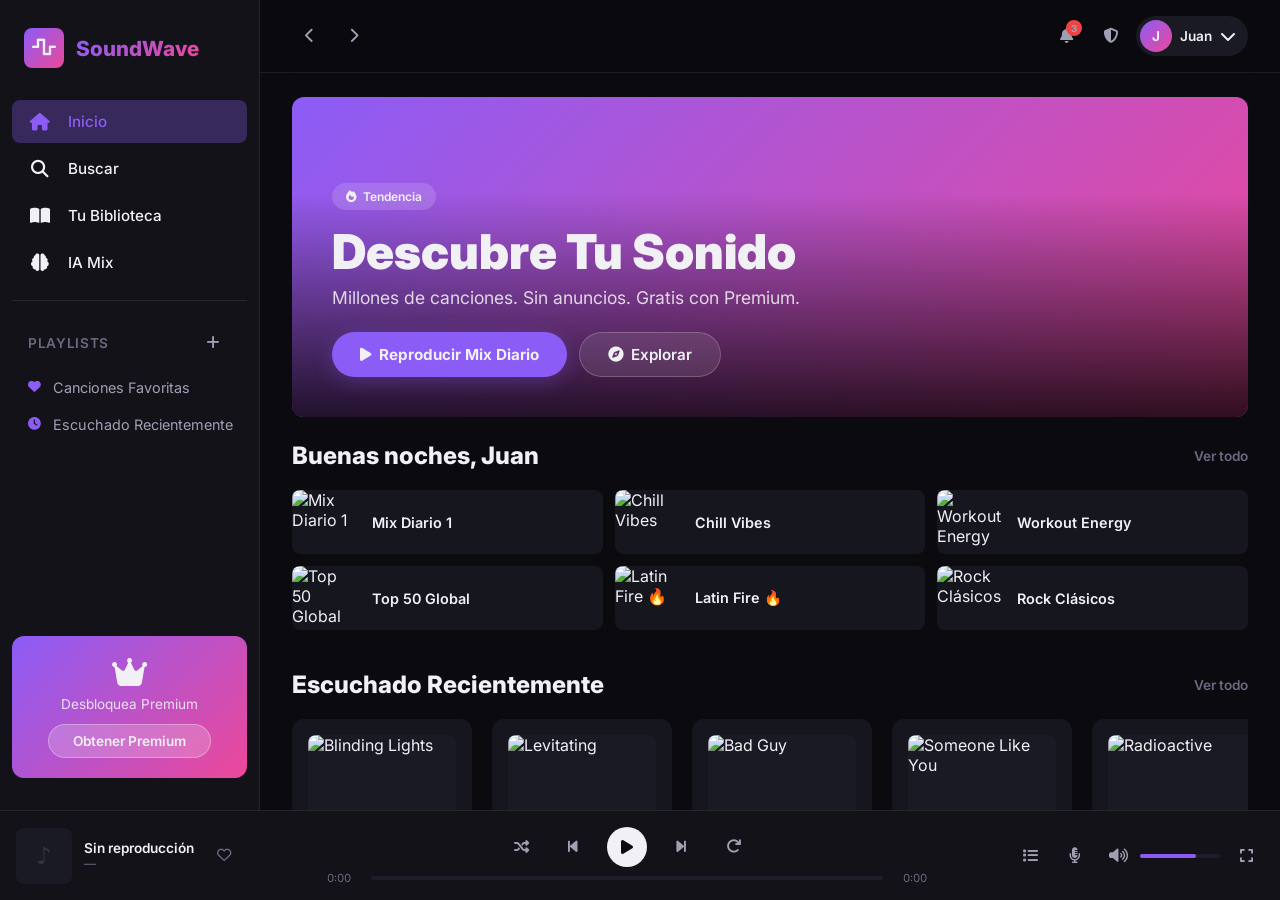
==== index.html @ 3d33c092 "SoundWave - Spotify clone con responsive y busqueda rapida" ====
<!DOCTYPE html>
<html lang="es">
<head>
    <meta charset="UTF-8">
    <meta name="viewport" content="width=device-width, initial-scale=1.0">
    <meta name="description" content="SoundWave - Tu plataforma de streaming musical con millones de canciones, playlists personalizadas y recomendaciones inteligentes con IA.">
    <meta name="keywords" content="música, streaming, playlists, canciones, artistas, premium, IA">
    <meta name="theme-color" content="#0a0a0f">
    <title>SoundWave — Streaming Musical</title>
    <link rel="preconnect" href="https://fonts.googleapis.com">
    <link href="https://fonts.googleapis.com/css2?family=Inter:wght@300;400;500;600;700;800;900&display=swap" rel="stylesheet">
    <link href="https://cdnjs.cloudflare.com/ajax/libs/font-awesome/6.5.1/css/all.min.css" rel="stylesheet">
    <link rel="stylesheet" href="css/main.css">
    <link rel="stylesheet" href="css/player.css">
    <link rel="stylesheet" href="css/components.css">
    <link rel="manifest" href="manifest.json">
</head>
<body>
    <!-- Sidebar Navigation -->
    <aside class="sidebar" id="sidebar">
        <div class="sidebar-logo">
            <div class="logo-icon"><i class="fas fa-wave-square"></i></div>
            <span class="logo-text">SoundWave</span>
        </div>
        <nav class="sidebar-nav">
            <a href="#" class="nav-item active" data-view="home" id="nav-home">
                <i class="fas fa-home"></i><span>Inicio</span>
            </a>
            <a href="#" class="nav-item" data-view="search" id="nav-search">
                <i class="fas fa-search"></i><span>Buscar</span>
            </a>
            <a href="#" class="nav-item" data-view="library" id="nav-library">
                <i class="fas fa-book-open"></i><span>Tu Biblioteca</span>
            </a>
            <a href="#" class="nav-item" data-view="ai" id="nav-ai">
                <i class="fas fa-brain"></i><span>IA Mix</span>
            </a>
        </nav>
        <div class="sidebar-divider"></div>
        <div class="playlist-section">
            <div class="playlist-header">
                <span>Playlists</span>
                <button class="btn-icon" id="btn-create-playlist" title="Crear Playlist"><i class="fas fa-plus"></i></button>
            </div>
            <div class="playlist-list" id="playlist-list">
                <a href="#" class="playlist-item" data-playlist="liked"><i class="fas fa-heart"></i> Canciones Favoritas</a>
                <a href="#" class="playlist-item" data-playlist="recent"><i class="fas fa-clock"></i> Escuchado Recientemente</a>
            </div>
        </div>
        <div class="sidebar-upgrade" id="sidebar-upgrade">
            <div class="upgrade-card">
                <i class="fas fa-crown"></i>
                <p>Desbloquea Premium</p>
                <button class="btn-upgrade" id="btn-premium">Obtener Premium</button>
            </div>
        </div>
    </aside>

    <!-- Sidebar Backdrop (mobile) -->
    <div class="sidebar-backdrop" id="sidebar-backdrop"></div>

    <!-- Mobile Bottom Nav -->
    <nav class="mobile-nav" id="mobile-nav">
        <a href="#" class="mobile-nav-item active" data-view="home"><i class="fas fa-home"></i><span>Inicio</span></a>
        <a href="#" class="mobile-nav-item" data-view="search"><i class="fas fa-search"></i><span>Buscar</span></a>
        <a href="#" class="mobile-nav-item" data-view="library"><i class="fas fa-book-open"></i><span>Biblioteca</span></a>
        <a href="#" class="mobile-nav-item" data-view="ai"><i class="fas fa-brain"></i><span>IA Mix</span></a>
    </nav>

    <!-- Main Content Area -->
    <main class="main-content" id="main-content">
        <!-- Top Bar -->
        <header class="top-bar" id="top-bar">
            <div class="top-bar-left">
                <button class="btn-icon mobile-menu-btn" id="btn-mobile-menu"><i class="fas fa-bars"></i></button>
                <button class="btn-icon" id="btn-back"><i class="fas fa-chevron-left"></i></button>
                <button class="btn-icon" id="btn-forward"><i class="fas fa-chevron-right"></i></button>
            </div>
            <div class="top-bar-right">
                <button class="btn-icon" id="btn-notifications" title="Notificaciones"><i class="fas fa-bell"></i><span class="notif-badge">3</span></button>
                <button class="btn-icon" id="btn-admin" title="Panel Admin"><i class="fas fa-shield-alt"></i></button>
                <div class="user-menu" id="user-menu">
                    <div class="user-avatar" id="user-avatar">J</div>
                    <span class="user-name" id="user-name">Juan</span>
                    <i class="fas fa-chevron-down"></i>
                </div>
            </div>
        </header>

        <!-- Dynamic Views Container -->
        <div class="views-container" id="views-container">

            <!-- HOME VIEW -->
            <section class="view active" id="view-home">
                <!-- Hero Banner -->
                <div class="hero-banner" id="hero-banner">
                    <div class="hero-gradient"></div>
                    <div class="hero-content">
                        <span class="hero-tag"><i class="fas fa-fire"></i> Tendencia</span>
                        <h1 class="hero-title">Descubre Tu Sonido</h1>
                        <p class="hero-subtitle">Millones de canciones. Sin anuncios. Gratis con Premium.</p>
                        <div class="hero-actions">
                            <button class="btn-primary" id="hero-play"><i class="fas fa-play"></i> Reproducir Mix Diario</button>
                            <button class="btn-secondary" id="hero-explore"><i class="fas fa-compass"></i> Explorar</button>
                        </div>
                    </div>
                </div>

                <!-- Quick Picks -->
                <div class="section-block">
                    <div class="section-header">
                        <h2>Buenos días, Juan</h2>
                        <a href="#" class="see-all">Ver todo</a>
                    </div>
                    <div class="quick-grid" id="quick-picks"></div>
                </div>

                <!-- Recently Played -->
                <div class="section-block">
                    <div class="section-header">
                        <h2>Escuchado Recientemente</h2>
                        <a href="#" class="see-all">Ver todo</a>
                    </div>
                    <div class="card-scroll" id="recently-played"></div>
                </div>

                <!-- Made For You -->
                <div class="section-block">
                    <div class="section-header">
                        <h2><i class="fas fa-sparkles"></i> Hecho Para Ti</h2>
                        <a href="#" class="see-all">Ver todo</a>
                    </div>
                    <div class="card-scroll" id="made-for-you"></div>
                </div>

                <!-- Popular Artists -->
                <div class="section-block">
                    <div class="section-header">
                        <h2>Artistas Populares</h2>
                        <a href="#" class="see-all">Ver todo</a>
                    </div>
                    <div class="card-scroll" id="popular-artists"></div>
                </div>

                <!-- Top Charts -->
                <div class="section-block">
                    <div class="section-header">
                        <h2><i class="fas fa-chart-line"></i> Top Charts</h2>
                        <a href="#" class="see-all">Ver todo</a>
                    </div>
                    <div class="card-scroll" id="top-charts"></div>
                </div>

                <!-- Genres -->
                <div class="section-block">
                    <div class="section-header"><h2>Explorar Géneros</h2></div>
                    <div class="genre-grid" id="genre-grid"></div>
                </div>
            </section>

            <!-- SEARCH VIEW -->
            <section class="view" id="view-search">
                <div class="search-container">
                    <div class="search-input-wrapper">
                        <i class="fas fa-search"></i>
                        <input type="text" id="search-input" placeholder="¿Qué quieres escuchar?" autocomplete="off">
                        <button class="btn-icon search-clear" id="search-clear"><i class="fas fa-times"></i></button>
                    </div>
                    <div class="search-filters" id="search-filters">
                        <button class="filter-chip active" data-filter="all">Todo</button>
                        <button class="filter-chip" data-filter="songs">Canciones</button>
                        <button class="filter-chip" data-filter="artists">Artistas</button>
                        <button class="filter-chip" data-filter="albums">Álbumes</button>
                        <button class="filter-chip" data-filter="playlists">Playlists</button>
                    </div>
                </div>
                <div class="search-history" id="search-history" style="display:none">
                    <div class="section-header">
                        <h3>Búsquedas recientes</h3>
                        <button class="btn-text" id="clear-history">Borrar todo</button>
                    </div>
                    <div class="history-list" id="history-list"></div>
                </div>
                <div class="search-results" id="search-results">
                    <div class="browse-categories" id="browse-categories"></div>
                </div>
            </section>

            <!-- LIBRARY VIEW -->
            <section class="view" id="view-library">
                <div class="library-header">
                    <h1>Tu Biblioteca</h1>
                    <div class="library-tabs">
                        <button class="lib-tab active" data-tab="playlists">Playlists</button>
                        <button class="lib-tab" data-tab="artists">Artistas</button>
                        <button class="lib-tab" data-tab="albums">Álbumes</button>
                        <button class="lib-tab" data-tab="liked">Favoritas</button>
                    </div>
                </div>
                <div class="library-content" id="library-content"></div>
            </section>

            <!-- AI MIX VIEW -->
            <section class="view" id="view-ai">
                <div class="ai-header">
                    <div class="ai-icon-large"><i class="fas fa-brain"></i></div>
                    <h1>Recomendaciones IA</h1>
                    <p>Inteligencia artificial que aprende tus gustos musicales</p>
                </div>
                <div class="ai-mood-selector">
                    <h3>¿Cómo te sientes hoy?</h3>
                    <div class="mood-grid" id="mood-grid"></div>
                </div>
                <div class="ai-results" id="ai-results"></div>
            </section>

            <!-- PLAYLIST DETAIL VIEW -->
            <section class="view" id="view-playlist-detail">
                <div class="playlist-detail-header" id="playlist-detail-header"></div>
                <div class="playlist-detail-tracks" id="playlist-detail-tracks"></div>
            </section>
        </div>
    </main>

    <!-- Player Bar -->
    <footer class="player-bar" id="player-bar">
        <div class="player-track-info" id="player-track-info">
            <div class="player-cover" id="player-cover"></div>
            <div class="player-meta">
                <span class="player-title" id="player-title">Sin reproducción</span>
                <span class="player-artist" id="player-artist">—</span>
            </div>
            <button class="btn-icon player-like" id="player-like"><i class="far fa-heart"></i></button>
        </div>
        <div class="player-controls">
            <div class="player-buttons">
                <button class="btn-icon" id="btn-shuffle" title="Aleatorio"><i class="fas fa-random"></i></button>
                <button class="btn-icon" id="btn-prev" title="Anterior"><i class="fas fa-step-backward"></i></button>
                <button class="btn-icon btn-play-main" id="btn-play" title="Reproducir"><i class="fas fa-play"></i></button>
                <button class="btn-icon" id="btn-next" title="Siguiente"><i class="fas fa-step-forward"></i></button>
                <button class="btn-icon" id="btn-repeat" title="Repetir"><i class="fas fa-redo"></i></button>
            </div>
            <div class="player-progress">
                <span class="time-current" id="time-current">0:00</span>
                <div class="progress-bar" id="progress-bar">
                    <div class="progress-fill" id="progress-fill"></div>
                    <div class="progress-handle" id="progress-handle"></div>
                </div>
                <span class="time-total" id="time-total">0:00</span>
            </div>
        </div>
        <div class="player-extra">
            <button class="btn-icon" id="btn-queue" title="Cola"><i class="fas fa-list"></i></button>
            <button class="btn-icon" id="btn-lyrics" title="Letra"><i class="fas fa-microphone-alt"></i></button>
            <div class="volume-control">
                <button class="btn-icon" id="btn-volume"><i class="fas fa-volume-up"></i></button>
                <div class="volume-bar" id="volume-bar">
                    <div class="volume-fill" id="volume-fill"></div>
                </div>
            </div>
            <button class="btn-icon" id="btn-fullscreen" title="Pantalla completa"><i class="fas fa-expand"></i></button>
        </div>
    </footer>

    <!-- Premium Modal -->
    <div class="modal-overlay" id="modal-premium">
        <div class="modal premium-modal">
            <button class="modal-close" id="modal-premium-close"><i class="fas fa-times"></i></button>
            <div class="premium-icon"><i class="fas fa-crown"></i></div>
            <h2>SoundWave Premium</h2>
            <p class="premium-subtitle">Lleva tu música al siguiente nivel</p>
            <div class="premium-plans" id="premium-plans"></div>
        </div>
    </div>

    <!-- Queue Panel -->
    <div class="queue-panel" id="queue-panel">
        <div class="queue-header">
            <h3>Cola de Reproducción</h3>
            <button class="btn-icon" id="queue-close"><i class="fas fa-times"></i></button>
        </div>
        <div class="queue-list" id="queue-list"></div>
    </div>

    <!-- Notification Panel -->
    <div class="notif-panel" id="notif-panel">
        <div class="notif-header"><h3>Notificaciones</h3></div>
        <div class="notif-list" id="notif-list"></div>
    </div>

<!-- Create Playlist Modal -->
                <div class="modal-overlay" id="modal-create-playlist">
                    <div class="modal">
                        <button class="modal-close" id="modal-playlist-close"><i class="fas fa-times"></i></button>
            <h2>Crear Playlist</h2>
            <div class="form-group">
                <label for="playlist-name-input">Nombre</label>
                <input type="text" id="playlist-name-input" placeholder="Mi playlist increíble">
            </div>
            <div class="form-group">
                <label for="playlist-desc-input">Descripción</label>
                <textarea id="playlist-desc-input" placeholder="Agrega una descripción opcional"></textarea>
            </div>
            <button class="btn-primary" id="btn-save-playlist">Crear</button>
        </div>
    </div>

    <!-- Lyrics Modal -->
    <div class="modal-overlay" id="modal-lyrics">
        <div class="modal lyrics-modal">
            <button class="modal-close" id="modal-lyrics-close"><i class="fas fa-times"></i></button>
            <h2 id="lyrics-title">Letra</h2>
            <p id="lyrics-artist" class="lyrics-artist"></p>
            <div class="lyrics-body" id="lyrics-body">
                <p class="lyrics-loading"><i class="fas fa-circle-notch fa-spin"></i> Buscando letra...</p>
            </div>
        </div>
    </div>

    <!-- Toast Container -->
    <div class="toast-container" id="toast-container"></div>

    <!-- YouTube Player Element (Hidden) -->
    <div id="youtube-player" style="position: absolute; top: -9999px; left: -9999px; width: 1px; height: 1px;"></div>
    
    <!-- Audio Element (Fallback) -->
    <audio id="audio-player" preload="auto"></audio>

    <script src="https://www.youtube.com/iframe_api"></script>

    <script src="js/data.js"></script>
    <script src="js/player.js"></script>
    <script src="js/app.js"></script>
    <script>
        if ('serviceWorker' in navigator) {
            navigator.serviceWorker.register('sw.js');
        }
    </script>
</body>
</html>
---- css/main.css ----
/* SoundWave - Main Styles */
*,*::before,*::after{margin:0;padding:0;box-sizing:border-box}
:root{
  --bg-primary:#0a0a0f;--bg-secondary:#121218;--bg-tertiary:#1a1a24;--bg-card:#16161f;
  --bg-hover:#1e1e2a;--text-primary:#f0f0f5;--text-secondary:#a0a0b5;--text-muted:#6a6a80;
  --accent:#8b5cf6;--accent-hover:#a78bfa;--accent-glow:rgba(139,92,246,0.3);
  --green:#22c55e;--pink:#ec4899;--orange:#f97316;--cyan:#06b6d4;--red:#ef4444;
  --gradient:linear-gradient(135deg,#8b5cf6,#ec4899);
  --glass:rgba(255,255,255,0.05);--glass-border:rgba(255,255,255,0.08);
  --sidebar-w:260px;--player-h:90px;--topbar-h:64px;
  --radius:12px;--radius-sm:8px;--radius-full:9999px;
  --shadow:0 8px 32px rgba(0,0,0,0.4);--transition:all .3s cubic-bezier(.4,0,.2,1);
}
html{font-size:16px;scroll-behavior:smooth}
body{font-family:'Inter',system-ui,sans-serif;background:var(--bg-primary);color:var(--text-primary);overflow:hidden;overflow-x:hidden;height:100vh;height:100dvh;display:grid;grid-template-columns:var(--sidebar-w) 1fr;grid-template-rows:1fr var(--player-h);grid-template-areas:"sidebar main" "player player";-webkit-tap-highlight-color:transparent}
::-webkit-scrollbar{width:6px}::-webkit-scrollbar-track{background:transparent}::-webkit-scrollbar-thumb{background:var(--text-muted);border-radius:3px}
a{color:inherit;text-decoration:none}button{background:none;border:none;color:inherit;cursor:pointer;font-family:inherit}
input,textarea{font-family:inherit;background:var(--bg-tertiary);border:1px solid var(--glass-border);color:var(--text-primary);border-radius:var(--radius-sm);padding:12px 16px;width:100%;font-size:.95rem;outline:none;transition:var(--transition)}
input:focus,textarea:focus{border-color:var(--accent)}
textarea{resize:vertical;min-height:80px}
img{max-width:100%;height:auto;display:block}

/* Sidebar */
.sidebar{grid-area:sidebar;background:var(--bg-secondary);display:flex;flex-direction:column;padding:20px 12px;overflow-y:auto;border-right:1px solid var(--glass-border);z-index:100}
.sidebar-logo{display:flex;align-items:center;gap:12px;padding:8px 12px;margin-bottom:24px}
.logo-icon{width:40px;height:40px;background:var(--gradient);border-radius:var(--radius-sm);display:flex;align-items:center;justify-content:center;font-size:1.2rem;flex-shrink:0}
.logo-text{font-size:1.3rem;font-weight:800;background:var(--gradient);-webkit-background-clip:text;-webkit-text-fill-color:transparent}
.sidebar-nav{display:flex;flex-direction:column;gap:4px}
.nav-item{display:flex;align-items:center;gap:16px;padding:12px 16px;border-radius:var(--radius-sm);font-weight:500;transition:var(--transition);font-size:.95rem;white-space:nowrap}
.nav-item i{width:24px;text-align:center;font-size:1.1rem}
.nav-item:hover{background:var(--bg-hover);color:var(--text-primary)}
.nav-item.active{background:var(--accent-glow);color:var(--accent)}
.sidebar-divider{height:1px;background:var(--glass-border);margin:16px 0}
.playlist-section{flex:1;overflow-y:auto}
.playlist-header{display:flex;justify-content:space-between;align-items:center;padding:8px 16px;font-size:.85rem;font-weight:600;text-transform:uppercase;letter-spacing:.05em;color:var(--text-muted)}
.playlist-item{display:flex;align-items:center;gap:12px;padding:10px 16px;border-radius:var(--radius-sm);font-size:.9rem;color:var(--text-secondary);transition:var(--transition);white-space:nowrap;overflow:hidden;text-overflow:ellipsis}
.playlist-item:hover{background:var(--bg-hover);color:var(--text-primary)}
.playlist-item i{font-size:.8rem;color:var(--accent);flex-shrink:0}
.sidebar-upgrade{padding:12px 0}
.upgrade-card{background:var(--gradient);border-radius:var(--radius);padding:20px;text-align:center}
.upgrade-card i{font-size:2rem;margin-bottom:8px}
.upgrade-card p{font-size:.85rem;margin-bottom:12px;opacity:.9}
.btn-upgrade{background:rgba(255,255,255,.2);backdrop-filter:blur(10px);border:1px solid rgba(255,255,255,.3);padding:8px 24px;border-radius:var(--radius-full);font-weight:600;font-size:.85rem;transition:var(--transition)}
.btn-upgrade:hover{background:rgba(255,255,255,.35)}

/* Main Content */
.main-content{grid-area:main;overflow-y:auto;overflow-x:hidden;position:relative;background:var(--bg-primary);-webkit-overflow-scrolling:touch;overscroll-behavior:contain}
.top-bar{position:sticky;top:0;z-index:50;display:flex;justify-content:space-between;align-items:center;padding:16px 32px;background:rgba(10,10,15,.85);backdrop-filter:blur(20px);border-bottom:1px solid var(--glass-border)}
.top-bar-left,.top-bar-right{display:flex;align-items:center;gap:8px}
.btn-icon{width:36px;height:36px;border-radius:50%;display:flex;align-items:center;justify-content:center;transition:var(--transition);position:relative;font-size:.95rem;color:var(--text-secondary);flex-shrink:0}
.btn-icon:hover{background:var(--bg-hover);color:var(--text-primary)}
.notif-badge{position:absolute;top:2px;right:2px;width:16px;height:16px;background:var(--red);border-radius:50%;font-size:.6rem;display:flex;align-items:center;justify-content:center;font-weight:700}
.user-menu{display:flex;align-items:center;gap:8px;padding:4px 12px 4px 4px;background:var(--bg-tertiary);border-radius:var(--radius-full);cursor:pointer;transition:var(--transition)}
.user-menu:hover{background:var(--bg-hover)}
.user-avatar{width:32px;height:32px;background:var(--gradient);border-radius:50%;display:flex;align-items:center;justify-content:center;font-weight:700;font-size:.85rem;flex-shrink:0}
.user-name{font-size:.85rem;font-weight:600;white-space:nowrap}
.mobile-menu-btn{display:none}

/* Views */
.views-container{padding:0 32px 120px}
.view{display:none;animation:fadeIn .4s ease}.view.active{display:block}
@keyframes fadeIn{from{opacity:0;transform:translateY(10px)}to{opacity:1;transform:translateY(0)}}

/* Hero */
.hero-banner{position:relative;border-radius:var(--radius);overflow:hidden;margin:24px 0;min-height:320px;display:flex;align-items:flex-end;background:var(--gradient)}
.hero-gradient{position:absolute;inset:0;background:linear-gradient(transparent 30%,rgba(0,0,0,.8))}
.hero-content{position:relative;padding:40px;z-index:2}
.hero-tag{display:inline-flex;align-items:center;gap:6px;background:rgba(255,255,255,.15);backdrop-filter:blur(10px);padding:6px 14px;border-radius:var(--radius-full);font-size:.75rem;font-weight:600;margin-bottom:16px}
.hero-title{font-size:3rem;font-weight:900;line-height:1.1;margin-bottom:8px}
.hero-subtitle{font-size:1.1rem;color:rgba(255,255,255,.8);margin-bottom:24px}
.hero-actions{display:flex;gap:12px;flex-wrap:wrap}
.btn-primary{background:var(--accent);padding:12px 28px;border-radius:var(--radius-full);font-weight:700;font-size:.95rem;display:inline-flex;align-items:center;gap:8px;transition:var(--transition);box-shadow:0 4px 20px var(--accent-glow);white-space:nowrap}
.btn-primary:hover{background:var(--accent-hover);transform:translateY(-2px)}
.btn-secondary{background:rgba(255,255,255,.1);backdrop-filter:blur(10px);border:1px solid rgba(255,255,255,.2);padding:12px 28px;border-radius:var(--radius-full);font-weight:600;font-size:.95rem;display:inline-flex;align-items:center;gap:8px;transition:var(--transition);white-space:nowrap}
.btn-secondary:hover{background:rgba(255,255,255,.2)}

/* Sections */
.section-block{margin-bottom:40px}
.section-header{display:flex;justify-content:space-between;align-items:center;margin-bottom:20px}
.section-header h2{font-size:1.5rem;font-weight:800;display:flex;align-items:center;gap:8px}
.section-header h2 i{color:var(--accent);font-size:1.2rem}
.see-all{font-size:.85rem;font-weight:600;color:var(--text-muted);transition:var(--transition);white-space:nowrap}
.see-all:hover{color:var(--accent)}

/* Quick Grid */
.quick-grid{display:grid;grid-template-columns:repeat(auto-fill,minmax(280px,1fr));gap:12px}
.quick-card{display:flex;align-items:center;gap:0;background:var(--bg-card);border-radius:var(--radius-sm);overflow:hidden;cursor:pointer;transition:var(--transition);position:relative}
.quick-card:hover{background:var(--bg-hover)}
.quick-card:hover .quick-play{opacity:1;transform:translateY(0)}
.quick-card-img{width:64px;height:64px;object-fit:cover;flex-shrink:0}
.quick-card-name{padding:0 16px;font-weight:600;font-size:.9rem;flex:1;white-space:nowrap;overflow:hidden;text-overflow:ellipsis}
.quick-play{position:absolute;right:12px;width:40px;height:40px;background:var(--accent);border-radius:50%;display:flex;align-items:center;justify-content:center;opacity:0;transform:translateY(8px);transition:var(--transition);box-shadow:0 4px 16px var(--accent-glow)}

/* Card Scroll */
.card-scroll{display:flex;gap:20px;overflow-x:auto;padding-bottom:8px;scroll-snap-type:x mandatory;-webkit-overflow-scrolling:touch}
.card-scroll::-webkit-scrollbar{height:4px}
.music-card{min-width:180px;max-width:180px;background:var(--bg-card);border-radius:var(--radius);padding:16px;cursor:pointer;transition:var(--transition);scroll-snap-align:start;position:relative}
.music-card:hover{background:var(--bg-hover);transform:translateY(-4px)}
.music-card:hover .card-play-btn{opacity:1;transform:translateY(0)}
.card-img{width:100%;aspect-ratio:1;border-radius:var(--radius-sm);object-fit:cover;margin-bottom:12px;background:var(--bg-tertiary)}
.card-img.round{border-radius:50%}
.card-title{font-weight:600;font-size:.9rem;margin-bottom:4px;white-space:nowrap;overflow:hidden;text-overflow:ellipsis}
.card-subtitle{font-size:.8rem;color:var(--text-muted);white-space:nowrap;overflow:hidden;text-overflow:ellipsis}
.card-play-btn{position:absolute;right:24px;top:50%;width:44px;height:44px;background:var(--accent);border-radius:50%;display:flex;align-items:center;justify-content:center;opacity:0;transform:translateY(8px);transition:var(--transition);box-shadow:0 6px 20px var(--accent-glow);font-size:1rem}

/* Genre Grid */
.genre-grid{display:grid;grid-template-columns:repeat(auto-fill,minmax(160px,1fr));gap:12px}
.genre-card{position:relative;border-radius:var(--radius);padding:20px;min-height:100px;overflow:hidden;cursor:pointer;font-weight:700;font-size:1rem;transition:var(--transition)}
.genre-card:hover{transform:scale(1.03)}
.genre-card i{position:absolute;right:-5px;bottom:-5px;font-size:3.5rem;opacity:.2;transform:rotate(-15deg)}

/* Search */
.search-container{padding:24px 0}
.search-input-wrapper{position:relative;max-width:500px}
.search-input-wrapper i{position:absolute;left:16px;top:50%;transform:translateY(-50%);color:var(--text-muted)}
#search-input{padding-left:44px;padding-right:44px;font-size:1rem;border-radius:var(--radius-full);background:var(--bg-tertiary)}
.search-clear{position:absolute;right:8px;top:50%;transform:translateY(-50%)}
.search-filters{display:flex;gap:8px;margin-top:16px;flex-wrap:wrap}
.filter-chip{padding:8px 18px;border-radius:var(--radius-full);font-size:.85rem;font-weight:600;background:var(--bg-tertiary);border:1px solid var(--glass-border);transition:var(--transition);white-space:nowrap}
.filter-chip:hover{background:var(--bg-hover)}
.filter-chip.active{background:var(--accent);border-color:var(--accent)}
.search-results{margin-top:24px}
.search-top-layout{display:grid;grid-template-columns:400px 1fr;gap:24px;margin-top:16px}
.top-result-card{background:var(--bg-card);padding:28px;border-radius:12px;transition:var(--transition);cursor:pointer;position:relative;overflow:hidden;display:flex;flex-direction:column;gap:20px;min-height:340px;justify-content:flex-end}
.top-result-card:hover{background:var(--bg-hover)}
.top-result-card:hover .card-play-btn{opacity:1;transform:translateY(0)}
.top-result-cover{line-height:0}
.top-result-img{width:160px;height:160px;border-radius:12px;object-fit:cover;box-shadow:0 12px 36px rgba(0,0,0,.6);display:block}
.top-result-img-fallback{width:160px;height:160px;border-radius:12px;background:var(--bg-tertiary);display:flex;align-items:center;justify-content:center;font-size:4rem;color:var(--text-muted)}
.top-result-title{font-size:2.8rem;font-weight:900;margin:0;white-space:nowrap;overflow:hidden;text-overflow:ellipsis;letter-spacing:-0.04em;line-height:1.1}
.top-result-subtitle{font-size:1rem;color:var(--text-muted);font-weight:600;display:flex;align-items:center;gap:12px}
.top-result-badge{background:var(--bg-tertiary);padding:6px 14px;border-radius:50px;font-size:.75rem;font-weight:800;text-transform:uppercase;color:var(--text-main);border:1px solid rgba(255,255,255,.15);margin-left:4px}
.songs-list-container{display:flex;flex-direction:column}
.browse-categories{display:grid;grid-template-columns:repeat(auto-fill,minmax(180px,1fr));gap:16px}

/* Song Row */
.song-row{display:flex;align-items:center;gap:16px;padding:10px 16px;border-radius:var(--radius-sm);transition:var(--transition);cursor:pointer;min-width:0}
.song-row:hover{background:var(--bg-hover)}
.song-row:hover .song-num{display:none}
.song-row:hover .song-play-icon{display:flex}
.song-num{width:24px;text-align:center;font-size:.9rem;color:var(--text-muted);font-weight:500;flex-shrink:0}
.song-play-icon{width:24px;display:none;align-items:center;justify-content:center;color:var(--accent);flex-shrink:0}
.song-img{width:44px;height:44px;border-radius:4px;object-fit:cover;background:var(--bg-tertiary);flex-shrink:0}
.song-info{flex:1;min-width:0}
.song-name{font-weight:500;font-size:.95rem;white-space:nowrap;overflow:hidden;text-overflow:ellipsis}
.song-artist-name{font-size:.8rem;color:var(--text-muted);white-space:nowrap;overflow:hidden;text-overflow:ellipsis}
.song-duration{font-size:.85rem;color:var(--text-muted);font-variant-numeric:tabular-nums;flex-shrink:0}
.song-row.playing .song-name{color:var(--accent)}

/* Library */
.library-header{margin-bottom:24px}
.library-header h1{font-size:2rem;font-weight:800;margin-bottom:16px}
.library-tabs{display:flex;gap:8px}
.lib-tab{padding:8px 20px;border-radius:var(--radius-full);font-size:.9rem;font-weight:600;background:var(--bg-tertiary);transition:var(--transition);white-space:nowrap}
.lib-tab:hover{background:var(--bg-hover)}
.lib-tab.active{background:var(--accent);color:white}
.library-grid{display:grid;grid-template-columns:repeat(auto-fill,minmax(200px,1fr));gap:20px}

/* AI View */
.ai-header{text-align:center;padding:40px 0 32px}
.ai-icon-large{width:80px;height:80px;background:var(--gradient);border-radius:50%;display:flex;align-items:center;justify-content:center;margin:0 auto 20px;font-size:2rem;animation:pulse 2s ease-in-out infinite}
@keyframes pulse{0%,100%{box-shadow:0 0 0 0 var(--accent-glow)}50%{box-shadow:0 0 0 20px transparent}}
.ai-header h1{font-size:2.2rem;font-weight:800;margin-bottom:8px}
.ai-header p{color:var(--text-secondary)}
.ai-mood-selector{margin-bottom:32px}
.ai-mood-selector h3{margin-bottom:16px;font-size:1.1rem}
.mood-grid{display:flex;gap:12px;flex-wrap:wrap}
.mood-btn{padding:12px 24px;border-radius:var(--radius-full);font-size:.9rem;font-weight:600;border:1px solid var(--glass-border);background:var(--bg-card);transition:var(--transition);display:flex;align-items:center;gap:8px}
.mood-btn:hover,.mood-btn.active{background:var(--accent);border-color:var(--accent);transform:scale(1.05)}

/* Playlist Detail */
.playlist-detail-header{display:flex;align-items:flex-end;gap:24px;padding:32px 0;margin-bottom:16px}
.playlist-detail-cover{width:220px;height:220px;border-radius:var(--radius);object-fit:cover;box-shadow:var(--shadow);background:var(--gradient);display:flex;align-items:center;justify-content:center;font-size:4rem;flex-shrink:0}
.playlist-detail-info h1{font-size:2.5rem;font-weight:900;margin-bottom:8px}
.playlist-detail-info p{color:var(--text-secondary);font-size:.9rem;margin-bottom:16px}
.playlist-detail-actions{display:flex;gap:12px;align-items:center}
.track-list-header{display:flex;align-items:center;gap:16px;padding:8px 16px;border-bottom:1px solid var(--glass-border);margin-bottom:8px;font-size:.75rem;font-weight:600;color:var(--text-muted);text-transform:uppercase;letter-spacing:.05em}
.track-list-header .t-num{width:24px;text-align:center}
.track-list-header .t-title{flex:1;padding-left:60px}
.track-list-header .t-dur{width:60px;text-align:right}

/* Modals */
.modal-overlay{position:fixed;inset:0;background:rgba(0,0,0,.7);backdrop-filter:blur(8px);z-index:200;display:none;align-items:center;justify-content:center;padding:16px}
.modal-overlay.show{display:flex}
.modal{background:var(--bg-secondary);border-radius:var(--radius);padding:32px;max-width:500px;width:90%;max-height:90vh;overflow-y:auto;position:relative;border:1px solid var(--glass-border);animation:modalIn .3s ease}
@keyframes modalIn{from{opacity:0;transform:scale(.95)}to{opacity:1;transform:scale(1)}}
.modal-close{position:absolute;top:16px;right:16px}
.form-group{margin-bottom:20px}
.form-group label{display:block;margin-bottom:8px;font-weight:600;font-size:.9rem}

/* Premium Modal */
.premium-modal{max-width:700px;text-align:center}
.premium-icon{font-size:3rem;color:var(--orange);margin-bottom:16px}
.premium-modal h2{font-size:1.8rem;margin-bottom:8px}
.premium-subtitle{color:var(--text-secondary);margin-bottom:24px}
.premium-plans{display:grid;grid-template-columns:repeat(auto-fit,minmax(180px,1fr));gap:16px}
.plan-card{background:var(--bg-tertiary);border:2px solid var(--glass-border);border-radius:var(--radius);padding:24px;text-align:center;transition:var(--transition);cursor:pointer}
.plan-card:hover,.plan-card.popular{border-color:var(--accent);transform:translateY(-4px)}
.plan-card.popular{position:relative}
.plan-badge{position:absolute;top:-12px;left:50%;transform:translateX(-50%);background:var(--accent);padding:4px 16px;border-radius:var(--radius-full);font-size:.7rem;font-weight:700;white-space:nowrap}
.plan-name{font-weight:700;margin-bottom:8px}
.plan-price{font-size:2rem;font-weight:900;color:var(--accent);margin-bottom:4px}
.plan-period{font-size:.8rem;color:var(--text-muted);margin-bottom:16px}
.plan-features{list-style:none;text-align:left;font-size:.8rem;color:var(--text-secondary)}
.plan-features li{padding:4px 0;display:flex;align-items:center;gap:8px}
.plan-features li::before{content:'✓';color:var(--green);font-weight:700}

/* Queue & Notif Panels */
.queue-panel,.notif-panel{position:fixed;right:-380px;top:0;bottom:var(--player-h);width:360px;max-width:90vw;background:var(--bg-secondary);border-left:1px solid var(--glass-border);z-index:150;transition:var(--transition);overflow-y:auto;padding:20px}
.queue-panel.open,.notif-panel.open{right:0}
.queue-header,.notif-header{display:flex;justify-content:space-between;align-items:center;margin-bottom:16px}
.queue-header h3,.notif-header h3{font-weight:700}
.notif-item{display:flex;gap:12px;padding:12px;background:var(--bg-card);border-radius:var(--radius-sm);margin-bottom:8px}
.notif-item i{color:var(--accent);font-size:1.2rem;margin-top:2px}
.notif-item-content h4{font-size:.9rem;margin-bottom:4px}
.notif-item-content p{font-size:.8rem;color:var(--text-muted)}

/* Toast */
.toast-container{position:fixed;bottom:calc(var(--player-h) + 16px);left:50%;transform:translateX(-50%);z-index:300;display:flex;flex-direction:column;gap:8px;align-items:center;pointer-events:none}
.toast{background:var(--bg-tertiary);border:1px solid var(--glass-border);border-radius:var(--radius-sm);padding:12px 24px;font-size:.9rem;font-weight:500;display:flex;align-items:center;gap:8px;animation:toastIn .3s ease;box-shadow:var(--shadow);pointer-events:auto}
.toast i{color:var(--accent)}
@keyframes toastIn{from{opacity:0;transform:translateY(20px)}to{opacity:1;transform:translateY(0)}}

/* Mobile Nav */
.mobile-nav{display:none;position:fixed;bottom:var(--player-h);left:0;right:0;background:var(--bg-secondary);border-top:1px solid var(--glass-border);z-index:100;padding:8px 0 calc(4px + env(safe-area-inset-bottom,0px));justify-content:space-around}
.mobile-nav-item{display:flex;flex-direction:column;align-items:center;gap:4px;font-size:.65rem;color:var(--text-muted);transition:var(--transition);padding:4px 8px}
.mobile-nav-item.active{color:var(--accent)}
.mobile-nav-item i{font-size:1.2rem}

/* Sidebar backdrop (mobile) */
.sidebar-backdrop{display:none;position:fixed;inset:0;background:rgba(0,0,0,.6);z-index:199;opacity:0;transition:opacity .3s}
.sidebar-backdrop.show{display:block;opacity:1}

/* Search Enhancements */
.search-history { margin-bottom: 24px; animation: fadeIn .3s ease; }
.search-history .section-header { margin-bottom: 12px; }
.history-list { display: flex; flex-direction: column; gap: 4px; }
.history-item { display: flex; align-items: center; gap: 12px; padding: 10px 16px; border-radius: var(--radius-sm); transition: var(--transition); cursor: pointer; color: var(--text-secondary); }
.history-item:hover { background: var(--bg-hover); color: var(--text-primary); }
.history-item i.fa-clock { font-size: .9rem; color: var(--text-muted); }
.history-item .history-text { flex: 1; font-size: .95rem; }
.history-item .btn-remove-history { padding: 4px; opacity: 0; transition: var(--transition); color: var(--text-muted); }
.history-item:hover .btn-remove-history { opacity: 1; }
.history-item .btn-remove-history:hover { color: var(--red); }

.search-highlight { color: var(--accent); font-weight: 700; }

.skeleton { background: linear-gradient(90deg, var(--bg-tertiary) 25%, var(--bg-hover) 50%, var(--bg-tertiary) 75%); background-size: 200% 100%; animation: skeleton-loading 1.5s infinite; border-radius: var(--radius-sm); }
@keyframes skeleton-loading { 0% { background-position: 200% 0; } 100% { background-position: -200% 0; } }

.song-row.skeleton-row { height: 64px; margin-bottom: 8px; }

.btn-text { font-size: .85rem; font-weight: 700; color: var(--text-muted); transition: var(--transition); padding: 4px 8px; border-radius: var(--radius-sm); }
.btn-text:hover { color: var(--text-primary); background: var(--bg-hover); }

/* Quick Results Popover */
.search-input-wrapper { position: relative; }
.quick-results { position: absolute; top: calc(100% + 8px); left: 0; right: 0; background: var(--bg-secondary); border: 1px solid var(--glass-border); border-radius: var(--radius); box-shadow: var(--shadow); z-index: 1000; display: none; overflow: hidden; animation: modalIn .2s ease; }
.quick-results.show { display: block; }
.quick-results-header { padding: 12px 16px; font-size: .75rem; font-weight: 700; color: var(--text-muted); text-transform: uppercase; border-bottom: 1px solid var(--glass-border); }
.quick-result-item { display: flex; align-items: center; gap: 12px; padding: 12px 16px; transition: var(--transition); cursor: pointer; }
.quick-result-item:hover { background: var(--bg-hover); }
.quick-result-img { width: 40px; height: 40px; border-radius: 4px; object-fit: cover; }
.quick-result-info { flex: 1; min-width: 0; }
.quick-result-name { font-size: .9rem; font-weight: 600; white-space: nowrap; overflow: hidden; text-overflow: ellipsis; }
.quick-result-artist { font-size: .75rem; color: var(--text-muted); }
.quick-result-play { color: var(--text-muted); font-size: .85rem; opacity: 0; transition: var(--transition); }
.quick-result-item:hover .quick-result-play { opacity: 1; color: var(--accent); }

/* ━━━━━━━━━━━━━━━━━━━━━━━━━━━━━━━━━━━━━━━━
   SPOTIFY-STYLE SEARCH RESULTS
   ━━━━━━━━━━━━━━━━━━━━━━━━━━━━━━━━━━━━━━━━ */

/* Section title shared */
.sr-section-title {
  font-size: 1.4rem; font-weight: 800;
  margin-bottom: 16px; letter-spacing: -.02em;
}

/* Two-column top grid: [left: top result] [right: songs list] */
.sr-top-grid {
  display: grid;
  grid-template-columns: 380px 1fr;
  gap: 24px;
  margin-bottom: 40px;
}
.sr-left { display: flex; flex-direction: column; }
.sr-right { display: flex; flex-direction: column; min-width: 0; }

/* TOP RESULT CARD – big card like Spotify */
.sr-top-card {
  position: relative;
  background: var(--bg-card);
  border-radius: var(--radius);
  padding: 24px;
  cursor: pointer;
  transition: var(--transition);
  overflow: hidden;
  flex: 1;
  display: flex; flex-direction: column; gap: 16px;
  min-height: 260px;
  justify-content: flex-end;
}
.sr-top-card:hover { background: #1e1e2e; }
.sr-top-card:hover .sr-top-play { opacity: 1; transform: translateY(0); }

.sr-top-img-wrap { position: absolute; top: 24px; left: 24px; line-height: 0; }
.sr-top-img {
  width: 140px; height: 140px;
  border-radius: 8px; object-fit: cover;
  box-shadow: 0 16px 48px rgba(0,0,0,.7);
  display: block;
}
.sr-top-img-fallback {
  width: 140px; height: 140px; border-radius: 8px;
  background: var(--bg-tertiary);
  display: flex; align-items: center; justify-content: center;
  font-size: 3rem; color: var(--text-muted);
}
.sr-top-title {
  font-size: 2.4rem; font-weight: 900;
  line-height: 1.05; letter-spacing: -.04em;
  white-space: nowrap; overflow: hidden; text-overflow: ellipsis;
}
.sr-top-meta {
  display: flex; align-items: center; gap: 10px;
  font-size: .9rem; color: var(--text-secondary);
}
.sr-badge {
  background: var(--bg-tertiary);
  border: 1px solid rgba(255,255,255,.12);
  border-radius: 50px; padding: 4px 12px;
  font-size: .7rem; font-weight: 800;
  letter-spacing: .06em; color: var(--text-primary);
}
.sr-top-play {
  position: absolute; bottom: 24px; right: 24px;
  width: 52px; height: 52px;
  background: var(--accent); border-radius: 50%;
  display: flex; align-items: center; justify-content: center;
  font-size: 1.1rem; color: white;
  opacity: 0; transform: translateY(8px);
  transition: var(--transition);
  box-shadow: 0 8px 24px var(--accent-glow);
}
.sr-top-play:hover { background: var(--accent-hover); transform: translateY(0) scale(1.06) !important; }

/* Sections (artists, playlists rows) */
.sr-section { margin-bottom: 36px; }

/* "Show more songs" button */
.sr-show-more {
  margin-top: 12px;
  padding: 10px 20px;
  border-radius: var(--radius-full);
  font-size: .85rem; font-weight: 700;
  color: var(--text-muted);
  background: transparent;
  border: 1px solid var(--glass-border);
  transition: var(--transition);
  display: inline-flex; align-items: center; gap: 8px;
  cursor: pointer;
}
.sr-show-more:hover { color: var(--text-primary); background: var(--bg-hover); border-color: var(--text-muted); }

/* Empty state */
.empty-state {
  display: flex; flex-direction: column; align-items: center;
  justify-content: center; gap: 16px;
  padding: 80px 24px; text-align: center; color: var(--text-muted);
}
.empty-state i { font-size: 4rem; opacity: .3; }
.empty-state h3 { font-size: 1.4rem; font-weight: 800; color: var(--text-primary); }
.empty-state p { font-size: .95rem; }

/* ═══════════════════════════════════════════════
   RESPONSIVE DESIGN - ALL BREAKPOINTS
   ═══════════════════════════════════════════════ */

/* ── Large desktop: 1200px – 1400px ── */
@media(max-width:1400px){
  .search-top-layout{grid-template-columns:340px 1fr}
  .sr-top-grid{grid-template-columns:340px 1fr}
}

/* ── Desktop / small laptop: 1024px – 1200px ── */
@media(max-width:1200px){
  :root{--sidebar-w:220px}
  .views-container{padding:0 24px 120px}
  .top-bar{padding:14px 24px}
  .hero-title{font-size:2.5rem}
  .hero-content{padding:32px}
  .quick-grid{grid-template-columns:repeat(auto-fill,minmax(240px,1fr))}
  .search-top-layout{grid-template-columns:1fr}
  .top-result-card{min-height:220px;flex-direction:row;align-items:center;justify-content:flex-start;gap:20px}
  .top-result-img,.top-result-img-fallback{width:120px;height:120px}
  .top-result-title{font-size:2rem}
  .sr-top-grid{grid-template-columns:1fr}
  .sr-top-card{min-height:200px}
  .sr-top-img,.sr-top-img-fallback{width:110px;height:110px}
  .sr-top-title{font-size:2rem}
  .library-grid{grid-template-columns:repeat(auto-fill,minmax(170px,1fr))}
  .playlist-detail-cover{width:180px;height:180px}
  .playlist-detail-info h1{font-size:2rem}
}

/* ── Tablet landscape / small screens: 900px – 1024px ── */
@media(max-width:1024px){
  .genre-grid{grid-template-columns:repeat(3,1fr)}
  .browse-categories{grid-template-columns:repeat(auto-fill,minmax(160px,1fr))}
  .music-card{min-width:160px;max-width:160px}
  .queue-panel,.notif-panel{width:320px}
}

/* ── Tablet portrait / mobile landscape: 768px – 900px ── */
@media(max-width:900px){
  body{grid-template-columns:1fr}
  .sidebar{position:fixed;left:-280px;top:0;bottom:0;width:280px;z-index:200;transition:var(--transition)}
  .sidebar.open{left:0}
  .mobile-menu-btn{display:flex}
  .mobile-nav{display:flex}
  .views-container{padding:0 16px 180px}
  .top-bar{padding:12px 16px}
  .hero-title{font-size:2rem}
  .hero-banner{min-height:240px}
  .hero-content{padding:24px}
  .hero-subtitle{font-size:.95rem}
  .section-header h2{font-size:1.25rem}
  .quick-grid{grid-template-columns:1fr}
  .search-top-layout{grid-template-columns:1fr}
  .top-result-card{min-height:200px}
  .top-result-img,.top-result-img-fallback{width:100px;height:100px}
  .top-result-title{font-size:1.8rem}
  .sr-top-card{min-height:180px}
  .sr-top-img,.sr-top-img-fallback{width:100px;height:100px}
  .sr-top-title{font-size:1.8rem}
  .sr-top-play{opacity:1;transform:translateY(0)}
  .playlist-detail-header{flex-direction:column;align-items:center;text-align:center}
  .playlist-detail-cover{width:180px;height:180px}
  .playlist-detail-info h1{font-size:1.8rem}
  .playlist-detail-actions{justify-content:center;flex-wrap:wrap}
  .library-grid{grid-template-columns:repeat(auto-fill,minmax(150px,1fr));gap:12px}
  .library-header h1{font-size:1.5rem}
  .library-tabs{overflow-x:auto;-webkit-overflow-scrolling:touch;padding-bottom:4px}
  .ai-header h1{font-size:1.6rem}
  .ai-icon-large{width:60px;height:60px;font-size:1.5rem}
  .genre-grid{grid-template-columns:repeat(3,1fr)}
  .premium-plans{grid-template-columns:repeat(2,1fr)}
  .modal{padding:24px;width:92%}
  .queue-panel,.notif-panel{width:300px}
}

/* ── Mobile: 600px – 768px ── */
@media(max-width:768px){
  :root{--player-h:72px}
  .hero-banner{min-height:200px;margin:16px 0}
  .hero-title{font-size:1.6rem}
  .hero-content{padding:20px}
  .hero-subtitle{font-size:.85rem;margin-bottom:16px}
  .hero-actions{gap:8px}
  .btn-primary,.btn-secondary{padding:10px 20px;font-size:.85rem}
  .section-block{margin-bottom:28px}
  .section-header{margin-bottom:12px}
  .section-header h2{font-size:1.1rem}
  .music-card{min-width:140px;max-width:140px;padding:12px}
  .card-title{font-size:.8rem}
  .card-subtitle{font-size:.7rem}
  .card-play-btn{right:16px;width:36px;height:36px}
  .genre-grid{grid-template-columns:repeat(2,1fr);gap:8px}
  .genre-card{min-height:80px;padding:14px;font-size:.85rem}
  .genre-card i{font-size:2.5rem}
  .song-row{padding:8px 10px;gap:10px}
  .song-img{width:40px;height:40px}
  .song-name{font-size:.85rem}
  .song-artist-name{font-size:.7rem}
  .song-duration{display:none}
  .search-container{padding:16px 0}
  .search-input-wrapper{max-width:100%}
  .filter-chip{padding:6px 14px;font-size:.75rem}
  .library-grid{grid-template-columns:repeat(2,1fr);gap:10px}
  .library-header h1{font-size:1.3rem}
  .lib-tab{padding:6px 14px;font-size:.8rem}
  .ai-header{padding:24px 0 20px}
  .ai-header h1{font-size:1.3rem}
  .ai-header p{font-size:.85rem}
  .mood-btn{padding:10px 18px;font-size:.8rem}
  .premium-plans{grid-template-columns:1fr}
  .premium-modal{padding:16px}
  .premium-modal h2{font-size:1.4rem}
  .plan-price{font-size:1.5rem}
  .playlist-detail-cover{width:140px;height:140px;font-size:3rem}
  .playlist-detail-info h1{font-size:1.4rem}
  .playlist-detail-header{padding:16px 0;gap:16px}
  .track-list-header{display:none}
  .top-result-card{min-height:160px;padding:20px}
  .top-result-img,.top-result-img-fallback{width:80px;height:80px}
  .top-result-title{font-size:1.5rem}
  .sr-top-card{min-height:160px;padding:20px}
  .sr-top-img,.sr-top-img-fallback{width:80px;height:80px}
  .sr-top-title{font-size:1.4rem}
  .queue-panel,.notif-panel{width:100%;max-width:100vw}
  .toast{font-size:.8rem;padding:10px 18px}
  .toast-container{bottom:calc(var(--player-h) + 56px + env(safe-area-inset-bottom,0px))}
}

/* ── Small mobile: 480px – 600px ── */
@media(max-width:600px){
  .quick-grid{grid-template-columns:1fr}
  .genre-grid{grid-template-columns:repeat(2,1fr)}
  .hero-title{font-size:1.5rem}
  .premium-plans{grid-template-columns:1fr}
  .library-grid{grid-template-columns:repeat(2,1fr)}
  .browse-categories{grid-template-columns:repeat(2,1fr);gap:10px}
  .music-card{min-width:130px;max-width:130px;padding:10px}
  .card-play-btn{right:12px;width:32px;height:32px;font-size:.8rem}
  .toast-container{bottom:calc(var(--player-h) + 52px + env(safe-area-inset-bottom,0px))}
}

/* ── Phone: 360px – 480px ── */
@media(max-width:480px){
  .views-container{padding:0 12px 160px}
  .top-bar{padding:10px 12px}
  .top-bar-right{gap:4px}
  .user-name{display:none}
  .user-menu{padding:4px}
  .hero-banner{min-height:180px;margin:12px 0}
  .hero-title{font-size:1.3rem}
  .hero-content{padding:16px}
  .hero-subtitle{font-size:.8rem}
  .hero-actions{flex-direction:column;gap:8px}
  .hero-actions .btn-primary,.hero-actions .btn-secondary{width:100%;justify-content:center}
  .section-header h2{font-size:1rem}
  .quick-card-img{width:52px;height:52px}
  .quick-card-name{font-size:.8rem;padding:0 12px}
  .music-card{min-width:120px;max-width:120px;padding:10px}
  .card-title{font-size:.75rem}
  .card-subtitle{font-size:.65rem}
  .card-play-btn{right:10px;width:30px;height:30px;font-size:.7rem}
  .genre-grid{grid-template-columns:repeat(2,1fr);gap:6px}
  .genre-card{min-height:70px;padding:12px;font-size:.8rem}
  .song-row{padding:8px;gap:8px}
  .song-img{width:36px;height:36px}
  .song-name{font-size:.8rem}
  .search-input-wrapper{max-width:100%}
  #search-input{font-size:.9rem}
  .search-filters{gap:6px}
  .filter-chip{padding:6px 12px;font-size:.7rem}
  .library-grid{grid-template-columns:repeat(2,1fr);gap:8px}
  .library-header h1{font-size:1.2rem}
  .lib-tab{padding:6px 12px;font-size:.75rem}
  .mood-btn{padding:8px 14px;font-size:.75rem}
  .top-result-title{font-size:1.3rem}
  .top-result-img,.top-result-img-fallback{width:70px;height:70px}
  .sr-top-title{font-size:1.2rem}
  .sr-top-img,.sr-top-img-fallback{width:70px;height:70px}
  .modal{padding:16px;width:94%;max-height:85vh}
  .premium-modal h2{font-size:1.2rem}
  .plan-card{padding:16px}
  .plan-price{font-size:1.3rem}
  .playlist-detail-cover{width:120px;height:120px;font-size:2.5rem}
  .playlist-detail-info h1{font-size:1.2rem}
  .queue-panel,.notif-panel{padding:12px}
  .toast{font-size:.75rem;padding:8px 14px}
  .toast-container{bottom:calc(var(--player-h) + 48px + env(safe-area-inset-bottom,0px))}
}

/* ── Very small phone: max 360px ── */
@media(max-width:360px){
  .views-container{padding:0 10px 150px}
  .top-bar{padding:8px 10px}
  .hero-banner{min-height:160px}
  .hero-title{font-size:1.1rem}
  .hero-content{padding:12px}
  .btn-primary,.btn-secondary{padding:8px 16px;font-size:.8rem}
  .music-card{min-width:110px;max-width:110px}
  .genre-grid{grid-template-columns:repeat(2,1fr);gap:4px}
  .genre-card{min-height:60px;padding:10px;font-size:.75rem}
  .genre-card i{font-size:2rem}
  .filter-chip{padding:5px 10px;font-size:.65rem}
  .library-grid{grid-template-columns:repeat(2,1fr);gap:6px}
  .modal{padding:12px;width:96%}
}

/* ── Landscape phone: height-based ── */
@media(max-height:500px) and (orientation:landscape){
  .hero-banner{min-height:140px}
  .hero-content{padding:16px}
  .hero-title{font-size:1.3rem}
  .ai-header{padding:16px 0 12px}
  .ai-icon-large{width:48px;height:48px;font-size:1.2rem}
  .ai-header h1{font-size:1.1rem}
  .modal{max-height:80vh}
}

/* ── Touch device improvements ── */
@media(hover:none) and (pointer:coarse){
  .quick-play{opacity:1;transform:translateY(0)}
  .card-play-btn{opacity:1;transform:translateY(0)}
  .sr-top-play{opacity:1;transform:translateY(0)}
  .btn-icon{min-width:40px;min-height:40px}
  .nav-item{padding:14px 16px}
  .playlist-item{padding:12px 16px}
  .mobile-nav-item{padding:8px 12px}
  .filter-chip{padding:10px 18px}
  .lib-tab{padding:10px 18px}
}

/* ── Print: hide interactive elements ── */
@media print{
  .sidebar,.player-bar,.mobile-nav,.top-bar,.queue-panel,.notif-panel,.toast-container{display:none!important}
  body{display:block;height:auto;overflow:visible}
  .main-content{overflow:visible}
}
---- css/player.css ----
/* Player Bar Styles */
.player-bar{grid-area:player;display:flex;align-items:center;justify-content:space-between;padding:0 16px;padding-bottom:env(safe-area-inset-bottom,0px);background:var(--bg-secondary);border-top:1px solid var(--glass-border);z-index:100;gap:16px}
.player-track-info{display:flex;align-items:center;gap:12px;min-width:200px;max-width:30%}
.player-cover{width:56px;height:56px;border-radius:var(--radius-sm);background:var(--bg-tertiary);flex-shrink:0;overflow:hidden;display:flex;align-items:center;justify-content:center;color:var(--text-muted);font-size:1.2rem;position:relative}
.player-cover img{width:100%;height:100%;object-fit:cover}
.player-cover::after{content:'♪';position:absolute;font-size:1.5rem;opacity:.3}
.player-cover:has(img)::after{display:none}
.player-meta{min-width:0}
.player-title{display:block;font-weight:600;font-size:.85rem;white-space:nowrap;overflow:hidden;text-overflow:ellipsis}
.player-artist{display:block;font-size:.75rem;color:var(--text-muted);white-space:nowrap;overflow:hidden;text-overflow:ellipsis}
.player-like{color:var(--text-muted);font-size:.9rem}
.player-like.liked{color:var(--pink)}
.player-like.liked i{font-weight:900}

.player-controls{display:flex;flex-direction:column;align-items:center;flex:1;max-width:600px;gap:4px}
.player-buttons{display:flex;align-items:center;gap:16px}
.btn-play-main{width:40px;height:40px;background:var(--text-primary);color:var(--bg-primary);border-radius:50%;font-size:1rem;transition:var(--transition)}
.btn-play-main:hover{transform:scale(1.08);background:white}
#btn-shuffle.active,#btn-repeat.active{color:var(--accent)}
#btn-repeat.active::after{content:'';position:absolute;bottom:-2px;width:4px;height:4px;border-radius:50%;background:var(--accent)}

.player-progress{display:flex;align-items:center;gap:8px;width:100%}
.time-current,.time-total{font-size:.7rem;color:var(--text-muted);min-width:36px;font-variant-numeric:tabular-nums}
.time-total{text-align:right}
.progress-bar{flex:1;height:4px;background:var(--bg-hover);border-radius:2px;cursor:pointer;position:relative;transition:height .15s}
.progress-bar:hover{height:6px}
.progress-bar:hover .progress-handle{opacity:1}
.progress-fill{height:100%;background:var(--accent);border-radius:2px;width:0%;transition:none;position:relative}
.progress-handle{position:absolute;right:-6px;top:50%;transform:translateY(-50%);width:12px;height:12px;background:white;border-radius:50%;opacity:0;transition:opacity .15s;box-shadow:0 2px 4px rgba(0,0,0,.3)}

.player-extra{display:flex;align-items:center;gap:8px;min-width:200px;justify-content:flex-end}
.volume-control{display:flex;align-items:center;gap:4px}
.volume-bar{width:80px;height:4px;background:var(--bg-hover);border-radius:2px;cursor:pointer;position:relative}
.volume-bar:hover{height:6px}
.volume-fill{height:100%;background:var(--accent);border-radius:2px;width:70%}

/* Fullscreen / Now Playing */
.now-playing-full{position:fixed;inset:0;z-index:250;background:var(--bg-primary);display:none;flex-direction:column;align-items:center;justify-content:center;padding:40px;animation:fadeIn .4s ease}
.now-playing-full.show{display:flex}
.now-playing-full .np-close{position:absolute;top:20px;right:20px}
.np-cover{width:300px;height:300px;border-radius:var(--radius);box-shadow:0 20px 60px rgba(0,0,0,.5);margin-bottom:32px;background:var(--gradient);display:flex;align-items:center;justify-content:center;font-size:5rem;overflow:hidden}
.np-cover img{width:100%;height:100%;object-fit:cover}
.np-title{font-size:1.8rem;font-weight:800;margin-bottom:4px;text-align:center}
.np-artist{color:var(--text-secondary);font-size:1rem;margin-bottom:32px}

/* ═══════════════════════════════════════════════
   PLAYER RESPONSIVE - ALL BREAKPOINTS
   ═══════════════════════════════════════════════ */

/* ── Desktop / small laptop: 1024px – 1200px ── */
@media(max-width:1200px){
  .player-track-info{min-width:160px;max-width:25%}
  .player-extra{min-width:160px}
  .volume-bar{width:60px}
}

/* ── Tablet landscape: 900px – 1024px ── */
@media(max-width:1024px){
  .player-track-info{min-width:140px}
  .player-extra{min-width:140px;gap:6px}
  .volume-bar{width:50px}
}

/* ── Tablet portrait / mobile landscape: 768px – 900px ── */
@media(max-width:900px){
  .player-bar{padding:0 12px;gap:10px}
  .player-track-info{min-width:auto;max-width:40%}
  .player-cover{width:44px;height:44px}
  .player-title{font-size:.8rem}
  .player-artist{font-size:.7rem}
  .player-extra{min-width:auto;gap:4px}
  .volume-control{display:none}
  #btn-fullscreen,#btn-queue,#btn-lyrics{display:none}
  .player-buttons{gap:12px}
  .time-current,.time-total{display:none}
  .btn-play-main{width:36px;height:36px;font-size:.9rem}
}

/* ── Mobile: 600px – 768px ── */
@media(max-width:768px){
  :root{--player-h:72px}
  .player-bar{padding:0 10px;gap:8px}
  .player-track-info{min-width:auto;max-width:45%}
  .player-cover{width:40px;height:40px}
  .player-like{display:none}
  .player-title{font-size:.75rem}
  .player-artist{font-size:.65rem}
  .player-controls{gap:2px;max-width:200px}
  .player-buttons{gap:10px}
  .btn-play-main{width:34px;height:34px;font-size:.85rem}
  .player-extra{min-width:auto}
  #btn-shuffle,#btn-repeat{display:none}
}

/* ── Small mobile: 480px – 600px ── */
@media(max-width:600px){
  :root{--player-h:64px}
  .player-bar{padding:0 8px;gap:6px}
  .player-cover{width:36px;height:36px}
  .player-track-info{max-width:50%}
  .player-buttons{gap:8px}
  .btn-play-main{width:32px;height:32px;font-size:.8rem}
  .btn-icon{width:32px;height:32px;font-size:.85rem}
}

/* ── Phone: 360px – 480px ── */
@media(max-width:480px){
  :root{--player-h:58px}
  .player-bar{padding:0 6px;gap:4px}
  .player-cover{width:32px;height:32px}
  .player-track-info{max-width:50%;gap:8px}
  .player-title{font-size:.7rem}
  .player-artist{font-size:.6rem}
  .player-controls{flex:none;max-width:auto}
  .player-buttons{gap:6px}
  .btn-play-main{width:30px;height:30px;font-size:.75rem}
  .btn-icon{width:28px;height:28px;font-size:.75rem}
  #btn-prev,#btn-next{display:none}
  .progress-bar{height:3px}
  .progress-bar:hover{height:4px}
}

/* ── Very small phone: max 360px ── */
@media(max-width:360px){
  :root{--player-h:54px}
  .player-cover{width:28px;height:28px}
  .player-title{font-size:.65rem}
  .player-artist{font-size:.55rem}
  .btn-play-main{width:28px;height:28px;font-size:.7rem}
  .btn-icon{width:26px;height:26px;font-size:.7rem}
}

/* ── Fullscreen responsive ── */
@media(max-width:768px){
  .now-playing-full{padding:24px}
  .np-cover{width:220px;height:220px;font-size:4rem;margin-bottom:24px}
  .np-title{font-size:1.4rem}
  .np-artist{font-size:.9rem;margin-bottom:24px}
  .now-playing-full .np-close{top:12px;right:12px}
}

@media(max-width:480px){
  .now-playing-full{padding:16px}
  .np-cover{width:180px;height:180px;font-size:3rem;margin-bottom:20px}
  .np-title{font-size:1.2rem}
  .np-artist{font-size:.8rem}
}

/* ── Landscape phone ── */
@media(max-height:500px) and (orientation:landscape){
  .now-playing-full{flex-direction:row;padding:24px;gap:24px;justify-content:center}
  .np-cover{width:160px;height:160px;margin-bottom:0}
  .np-info{display:flex;flex-direction:column;justify-content:center}
}

/* ── Touch device: bigger play button ── */
@media(hover:none) and (pointer:coarse){
  .btn-play-main{width:44px;height:44px}
  .progress-bar:hover{height:4px}
  .volume-bar:hover{height:4px}
  .player-cover{width:44px;height:44px}
}
---- css/components.css ----
/* Additional Component Styles */

/* Animated playing bars */
.playing-bars{display:flex;align-items:flex-end;gap:2px;height:16px}
.playing-bars span{width:3px;background:var(--accent);border-radius:1px;animation:bars 1.2s ease-in-out infinite}
.playing-bars span:nth-child(1){animation-delay:0s;height:60%}
.playing-bars span:nth-child(2){animation-delay:.2s;height:100%}
.playing-bars span:nth-child(3){animation-delay:.4s;height:40%}
.playing-bars span:nth-child(4){animation-delay:.6s;height:80%}
@keyframes bars{0%,100%{height:40%}50%{height:100%}}

/* Loading skeleton */
.skeleton{background:linear-gradient(90deg,var(--bg-tertiary) 25%,var(--bg-hover) 50%,var(--bg-tertiary) 75%);background-size:200% 100%;animation:shimmer 1.5s infinite;border-radius:var(--radius-sm)}
@keyframes shimmer{0%{background-position:200% 0}100%{background-position:-200% 0}}

/* Context menu */
.context-menu{position:fixed;background:var(--bg-tertiary);border:1px solid var(--glass-border);border-radius:var(--radius-sm);padding:6px;z-index:300;min-width:200px;max-width:280px;box-shadow:var(--shadow);display:none}
.context-menu.show{display:block}
.context-item{display:flex;align-items:center;gap:12px;padding:10px 14px;border-radius:6px;font-size:.85rem;transition:var(--transition)}
.context-item:hover{background:var(--bg-hover)}
.context-item i{width:16px;color:var(--text-muted)}
.context-divider{height:1px;background:var(--glass-border);margin:4px 0}

/* Equalizer effect */
.eq-container{display:flex;align-items:center;justify-content:center;gap:3px;height:32px}
.eq-bar{width:4px;border-radius:2px;background:var(--gradient);animation:eq 1s ease-in-out infinite}
.eq-bar:nth-child(1){animation-delay:0s}
.eq-bar:nth-child(2){animation-delay:.15s}
.eq-bar:nth-child(3){animation-delay:.3s}
.eq-bar:nth-child(4){animation-delay:.45s}
.eq-bar:nth-child(5){animation-delay:.6s}
@keyframes eq{0%,100%{height:8px}50%{height:28px}}

/* Lyrics overlay */
.lyrics-panel{position:fixed;right:-400px;top:0;bottom:var(--player-h);width:380px;max-width:90vw;background:var(--bg-secondary);border-left:1px solid var(--glass-border);z-index:150;transition:var(--transition);overflow-y:auto;padding:32px 24px}
.lyrics-panel.open{right:0}
.lyrics-line{font-size:1.1rem;color:var(--text-muted);padding:8px 0;transition:var(--transition);line-height:1.6}
.lyrics-line.active{color:var(--text-primary);font-size:1.3rem;font-weight:700}

/* Lyrics modal */
.lyrics-modal{max-width:560px;width:90%;max-height:80vh;display:flex;flex-direction:column}
.lyrics-modal h2{margin-bottom:2px;padding-right:32px}
.lyrics-artist{color:var(--text-muted);font-size:.9rem;margin-bottom:16px}
.lyrics-body{flex:1;overflow-y:auto;padding-right:8px;white-space:pre-wrap;line-height:1.9;font-size:.95rem;color:var(--text-secondary)}
.lyrics-body .lyrics-loading{color:var(--text-muted);text-align:center;padding:40px 0}
.lyrics-body .lyrics-none{color:var(--text-muted);text-align:center;padding:40px 0;font-style:italic}

/* Floating action button */
.fab{position:fixed;bottom:calc(var(--player-h) + 24px);right:24px;width:56px;height:56px;background:var(--gradient);border-radius:50%;display:flex;align-items:center;justify-content:center;font-size:1.3rem;box-shadow:0 4px 20px var(--accent-glow);transition:var(--transition);z-index:50}
.fab:hover{transform:scale(1.1) rotate(90deg)}

/* Empty state */
.empty-state{text-align:center;padding:60px 20px;color:var(--text-muted)}
.empty-state i{font-size:4rem;margin-bottom:16px;color:var(--bg-hover)}
.empty-state h3{font-size:1.2rem;color:var(--text-secondary);margin-bottom:8px}

/* Tooltip */
[data-tooltip]{position:relative}
[data-tooltip]:hover::after{content:attr(data-tooltip);position:absolute;bottom:calc(100% + 8px);left:50%;transform:translateX(-50%);background:var(--bg-tertiary);padding:6px 12px;border-radius:6px;font-size:.75rem;white-space:nowrap;z-index:400;box-shadow:var(--shadow)}

/* Badge */
.badge{display:inline-flex;align-items:center;gap:4px;padding:2px 10px;border-radius:var(--radius-full);font-size:.7rem;font-weight:700;text-transform:uppercase}
.badge-premium{background:linear-gradient(135deg,#f97316,#eab308);color:#000}
.badge-new{background:var(--accent);color:white}
.badge-live{background:var(--red);color:white;animation:pulse 2s infinite}

/* ═══════════════════════════════════════════════
   COMPONENTS RESPONSIVE
   ═══════════════════════════════════════════════ */

/* ── Tablet: 768px – 900px ── */
@media(max-width:900px){
  .lyrics-panel{width:320px}
  .lyrics-modal{max-width:90%}
  .lyrics-line{font-size:1rem}
  .lyrics-line.active{font-size:1.15rem}
  .fab{width:48px;height:48px;font-size:1.1rem;bottom:calc(var(--player-h) + 80px);right:16px}
  .context-menu{min-width:180px}
}

/* ── Mobile: 600px – 768px ── */
@media(max-width:768px){
  .lyrics-panel{width:100%;max-width:100vw}
  .lyrics-panel{padding:24px 16px}
  .lyrics-line{font-size:.95rem;padding:6px 0}
  .lyrics-line.active{font-size:1.1rem}
  .lyrics-modal{max-height:75vh;width:94%}
  .lyrics-body{font-size:.9rem;line-height:1.7}
  .fab{width:44px;height:44px;font-size:1rem;bottom:calc(var(--player-h) + 70px);right:12px}
  .context-menu{min-width:160px;max-width:calc(100vw - 24px)}
  .context-item{padding:8px 12px;font-size:.8rem}
  .playing-bars{height:14px}
  .playing-bars span{width:2.5px}
  .eq-container{height:24px}
  .eq-bar{width:3px}
}

/* ── Phone: 360px – 480px ── */
@media(max-width:480px){
  .lyrics-panel{padding:16px 12px}
  .lyrics-line{font-size:.85rem;padding:5px 0}
  .lyrics-line.active{font-size:1rem}
  .lyrics-modal{max-height:70vh;padding:16px}
  .lyrics-modal h2{font-size:1.1rem}
  .lyrics-artist{font-size:.8rem}
  .lyrics-body{font-size:.85rem;line-height:1.6}
  .fab{width:40px;height:40px;font-size:.9rem;bottom:calc(var(--player-h) + 60px);right:10px}
  .empty-state{padding:40px 16px}
  .empty-state i{font-size:3rem}
  .empty-state h3{font-size:1rem}
  .badge{font-size:.6rem;padding:2px 8px}
  [data-tooltip]:hover::after{display:none}
}

/* ── Very small phone: max 360px ── */
@media(max-width:360px){
  .lyrics-modal{max-height:65vh;padding:12px}
  .lyrics-line{font-size:.8rem}
  .lyrics-line.active{font-size:.95rem}
  .fab{width:36px;height:36px;font-size:.8rem}
}

/* ── Touch device: hide tooltips, bigger targets ── */
@media(hover:none) and (pointer:coarse){
  [data-tooltip]:hover::after{display:none}
  .context-item{padding:12px 14px}
  .fab{width:52px;height:52px}
}
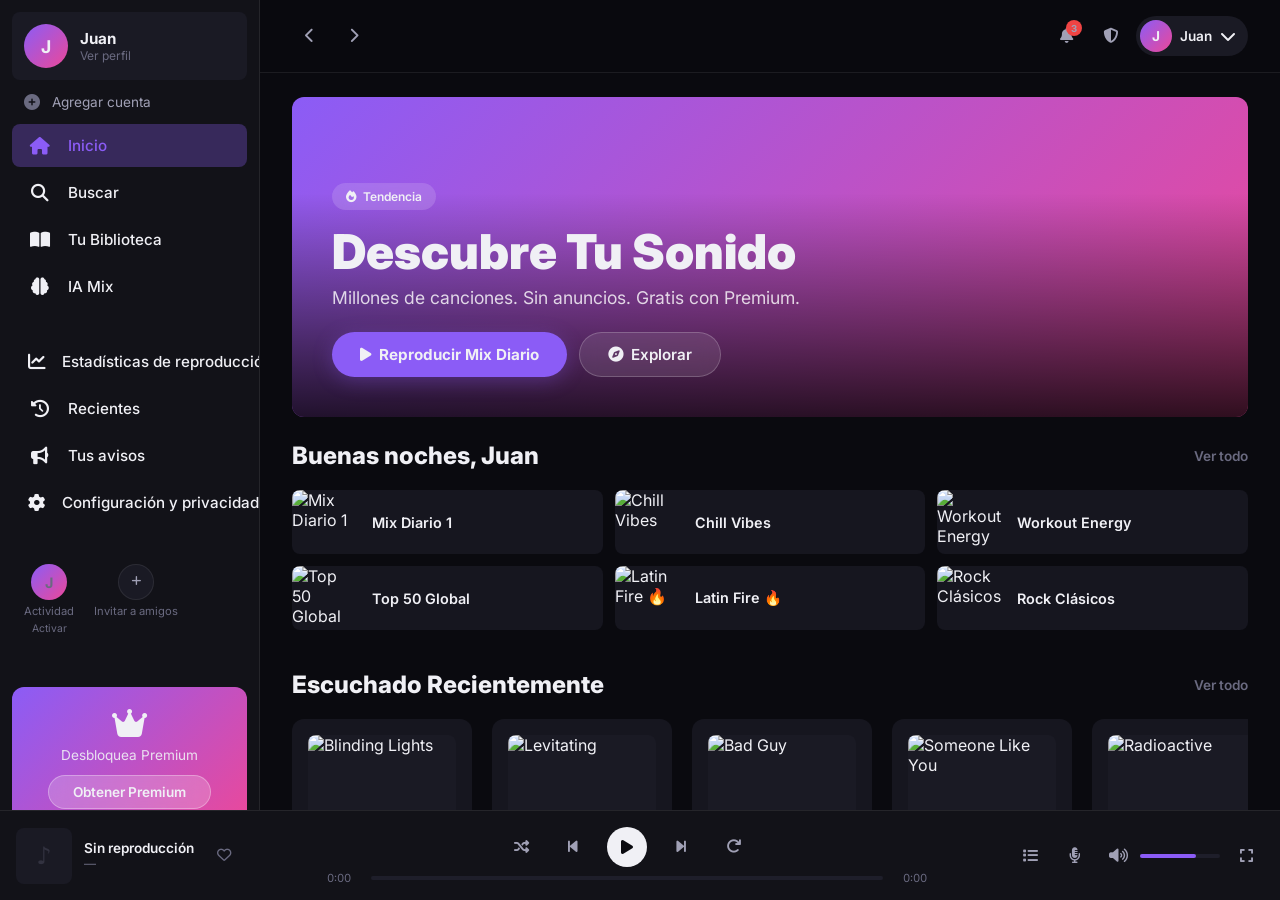
==== commit 28aaa84d: "Responsive completo, sidebar estilo Spotify, now-playing fullscreen, player con color, busquedas rap" ====
--- a/index.html
+++ b/index.html
@@ -18,10 +18,14 @@
 <body>
     <!-- Sidebar Navigation -->
     <aside class="sidebar" id="sidebar">
-        <div class="sidebar-logo">
-            <div class="logo-icon"><i class="fas fa-wave-square"></i></div>
-            <span class="logo-text">SoundWave</span>
-        </div>
+        <div class="sidebar-profile">
+            <div class="sidebar-avatar">J</div>
+            <div class="sidebar-profile-info">
+                <span class="sidebar-username">Juan</span>
+                <span class="sidebar-profile-link">Ver perfil</span>
+            </div>
+        </div>
+        <a href="#" class="sidebar-add-account"><i class="fas fa-plus-circle"></i> Agregar cuenta</a>
         <nav class="sidebar-nav">
             <a href="#" class="nav-item active" data-view="home" id="nav-home">
                 <i class="fas fa-home"></i><span>Inicio</span>
@@ -37,6 +41,25 @@
             </a>
         </nav>
         <div class="sidebar-divider"></div>
+        <nav class="sidebar-nav">
+            <a href="#" class="nav-item"><i class="fas fa-chart-line"></i><span>Estadísticas de reproducción</span><span class="badge-new" style="margin-left:auto;font-size:.6rem">Nuevo</span></a>
+            <a href="#" class="nav-item" data-view="library"><i class="fas fa-history"></i><span>Recientes</span></a>
+            <a href="#" class="nav-item"><i class="fas fa-bullhorn"></i><span>Tus avisos</span></a>
+            <a href="#" class="nav-item"><i class="fas fa-cog"></i><span>Configuración y privacidad</span></a>
+        </nav>
+        <div class="sidebar-divider"></div>
+        <div class="sidebar-activity">
+            <div class="sidebar-activity-item">
+                <div class="sidebar-avatar small">J</div>
+                <span>Actividad</span>
+                <span class="sidebar-activity-status">Activar</span>
+            </div>
+            <div class="sidebar-activity-item">
+                <div class="sidebar-invite"><i class="fas fa-plus"></i></div>
+                <span>Invitar a amigos</span>
+            </div>
+        </div>
+        <div class="sidebar-divider"></div>
         <div class="playlist-section">
             <div class="playlist-header">
                 <span>Playlists</span>
@@ -320,6 +343,50 @@
     <!-- Toast Container -->
     <div class="toast-container" id="toast-container"></div>
 
+    <!-- Now Playing Fullscreen -->
+    <div class="now-playing-full" id="now-playing-full">
+        <div class="np-bg" id="np-bg"></div>
+        <div class="np-content">
+            <div class="np-header">
+                <button class="btn-icon np-close" id="np-close"><i class="fas fa-chevron-down"></i></button>
+                <span class="np-header-text">Reproduciendo desde Buscar</span>
+                <button class="btn-icon np-more"><i class="fas fa-ellipsis-h"></i></button>
+            </div>
+            <div class="np-cover" id="np-cover"></div>
+            <div class="np-info">
+                <div class="np-info-left">
+                    <p class="np-title" id="np-title">Sin reproducción</p>
+                    <p class="np-artist" id="np-artist">—</p>
+                </div>
+                <button class="btn-icon np-add" id="np-add"><i class="fas fa-plus-circle"></i></button>
+            </div>
+            <div class="np-progress">
+                <div class="np-progress-bar" id="np-progress-bar">
+                    <div class="np-progress-fill" id="np-progress-fill"></div>
+                </div>
+                <div class="np-times">
+                    <span id="np-time-current">0:00</span>
+                    <span id="np-time-total">0:00</span>
+                </div>
+            </div>
+            <div class="np-controls">
+                <button class="btn-icon np-btn" id="np-shuffle"><i class="fas fa-random"></i></button>
+                <button class="btn-icon np-btn" id="np-prev"><i class="fas fa-step-backward"></i></button>
+                <button class="btn-icon np-play" id="np-play"><i class="fas fa-play"></i></button>
+                <button class="btn-icon np-btn" id="np-next"><i class="fas fa-step-forward"></i></button>
+                <button class="btn-icon np-btn" id="np-repeat"><i class="fas fa-redo"></i></button>
+            </div>
+            <div class="np-bottom">
+                <button class="btn-icon np-btn-sm"><i class="fas fa-device-huge"></i></button>
+                <button class="btn-icon np-btn-sm" id="np-share"><i class="fas fa-share-alt"></i></button>
+                <button class="btn-icon np-btn-sm" id="np-lyrics-btn"><i class="fas fa-list-ul"></i></button>
+            </div>
+            <div class="np-lyrics-preview" id="np-lyrics-preview">
+                <p>Vista previa de la letra</p>
+            </div>
+        </div>
+    </div>
+
     <!-- YouTube Player Element (Hidden) -->
     <div id="youtube-player" style="position: absolute; top: -9999px; left: -9999px; width: 1px; height: 1px;"></div>
     
--- a/css/main.css
+++ b/css/main.css
@@ -21,7 +21,21 @@
 img{max-width:100%;height:auto;display:block}
 
 /* Sidebar */
-.sidebar{grid-area:sidebar;background:var(--bg-secondary);display:flex;flex-direction:column;padding:20px 12px;overflow-y:auto;border-right:1px solid var(--glass-border);z-index:100}
+.sidebar{grid-area:sidebar;background:var(--bg-secondary);display:flex;flex-direction:column;padding:12px;overflow-y:auto;border-right:1px solid var(--glass-border);z-index:100}
+.sidebar-profile{display:flex;align-items:center;gap:12px;padding:12px;margin-bottom:4px;background:var(--bg-tertiary);border-radius:var(--radius-sm);cursor:pointer;transition:var(--transition)}
+.sidebar-profile:hover{background:var(--bg-hover)}
+.sidebar-avatar{width:44px;height:44px;background:var(--gradient);border-radius:50%;display:flex;align-items:center;justify-content:center;font-weight:700;font-size:1.1rem;flex-shrink:0}
+.sidebar-avatar.small{width:36px;height:36px;font-size:.9rem}
+.sidebar-profile-info{display:flex;flex-direction:column;min-width:0}
+.sidebar-username{font-weight:700;font-size:.95rem;white-space:nowrap;overflow:hidden;text-overflow:ellipsis}
+.sidebar-profile-link{font-size:.75rem;color:var(--text-muted)}
+.sidebar-add-account{display:flex;align-items:center;gap:12px;padding:10px 12px;border-radius:var(--radius-sm);font-size:.85rem;color:var(--text-secondary);transition:var(--transition);margin-bottom:4px}
+.sidebar-add-account:hover{background:var(--bg-hover);color:var(--text-primary)}
+.sidebar-add-account i{font-size:1rem;color:var(--text-muted)}
+.sidebar-activity{display:flex;gap:20px;padding:8px 12px}
+.sidebar-activity-item{display:flex;flex-direction:column;align-items:center;gap:4px;font-size:.7rem;color:var(--text-muted);text-align:center}
+.sidebar-activity-status{font-size:.65rem;color:var(--text-muted)}
+.sidebar-invite{width:36px;height:36px;background:var(--bg-tertiary);border:1px solid var(--glass-border);border-radius:50%;display:flex;align-items:center;justify-content:center;color:var(--text-secondary)}
 .sidebar-logo{display:flex;align-items:center;gap:12px;padding:8px 12px;margin-bottom:24px}
 .logo-icon{width:40px;height:40px;background:var(--gradient);border-radius:var(--radius-sm);display:flex;align-items:center;justify-content:center;font-size:1.2rem;flex-shrink:0}
 .logo-text{font-size:1.3rem;font-weight:800;background:var(--gradient);-webkit-background-clip:text;-webkit-text-fill-color:transparent}
@@ -206,8 +220,8 @@
 .plan-features li::before{content:'✓';color:var(--green);font-weight:700}
 
 /* Queue & Notif Panels */
-.queue-panel,.notif-panel{position:fixed;right:-380px;top:0;bottom:var(--player-h);width:360px;max-width:90vw;background:var(--bg-secondary);border-left:1px solid var(--glass-border);z-index:150;transition:var(--transition);overflow-y:auto;padding:20px}
-.queue-panel.open,.notif-panel.open{right:0}
+.queue-panel,.notif-panel{position:fixed;right:-400px;top:0;bottom:var(--player-h);width:360px;max-width:90vw;background:var(--bg-secondary);border-left:1px solid var(--glass-border);z-index:150;transition:right .3s cubic-bezier(.4,0,.2,1);overflow-y:auto;padding:20px;visibility:hidden}
+.queue-panel.open,.notif-panel.open{right:0;visibility:visible}
 .queue-header,.notif-header{display:flex;justify-content:space-between;align-items:center;margin-bottom:16px}
 .queue-header h3,.notif-header h3{font-weight:700}
 .notif-item{display:flex;gap:12px;padding:12px;background:var(--bg-card);border-radius:var(--radius-sm);margin-bottom:8px}
@@ -222,13 +236,13 @@
 @keyframes toastIn{from{opacity:0;transform:translateY(20px)}to{opacity:1;transform:translateY(0)}}
 
 /* Mobile Nav */
-.mobile-nav{display:none;position:fixed;bottom:var(--player-h);left:0;right:0;background:var(--bg-secondary);border-top:1px solid var(--glass-border);z-index:100;padding:8px 0 calc(4px + env(safe-area-inset-bottom,0px));justify-content:space-around}
+.mobile-nav{display:none;position:fixed;bottom:var(--player-h);left:0;right:0;background:var(--bg-secondary);border-top:1px solid var(--glass-border);z-index:160;padding:8px 0 calc(4px + env(safe-area-inset-bottom,0px));justify-content:space-around}
 .mobile-nav-item{display:flex;flex-direction:column;align-items:center;gap:4px;font-size:.65rem;color:var(--text-muted);transition:var(--transition);padding:4px 8px}
 .mobile-nav-item.active{color:var(--accent)}
 .mobile-nav-item i{font-size:1.2rem}
 
 /* Sidebar backdrop (mobile) */
-.sidebar-backdrop{display:none;position:fixed;inset:0;background:rgba(0,0,0,.6);z-index:199;opacity:0;transition:opacity .3s}
+.sidebar-backdrop{display:none;position:fixed;inset:0;background:rgba(0,0,0,.6);z-index:150;opacity:0;transition:opacity .3s}
 .sidebar-backdrop.show{display:block;opacity:1}
 
 /* Search Enhancements */
@@ -452,35 +466,34 @@
 
 /* ── Mobile: 600px – 768px ── */
 @media(max-width:768px){
-  :root{--player-h:72px}
-  .hero-banner{min-height:200px;margin:16px 0}
-  .hero-title{font-size:1.6rem}
-  .hero-content{padding:20px}
-  .hero-subtitle{font-size:.85rem;margin-bottom:16px}
-  .hero-actions{gap:8px}
-  .btn-primary,.btn-secondary{padding:10px 20px;font-size:.85rem}
-  .section-block{margin-bottom:28px}
-  .section-header{margin-bottom:12px}
-  .section-header h2{font-size:1.1rem}
-  .music-card{min-width:140px;max-width:140px;padding:12px}
+  :root{--player-h:64px}
+  .hero-banner{display:none}
+  .quick-grid{grid-template-columns:repeat(2,1fr);gap:8px}
+  .quick-card-img{width:48px;height:48px}
+  .quick-card-name{font-size:.75rem;padding:0 10px}
+  .section-block{margin-bottom:24px}
+  .section-header{margin-bottom:10px}
+  .section-header h2{font-size:1.15rem}
+  .music-card{min-width:150px;max-width:150px;padding:10px}
+  .card-img{border-radius:8px}
   .card-title{font-size:.8rem}
   .card-subtitle{font-size:.7rem}
-  .card-play-btn{right:16px;width:36px;height:36px}
+  .card-play-btn{right:14px;width:36px;height:36px}
   .genre-grid{grid-template-columns:repeat(2,1fr);gap:8px}
-  .genre-card{min-height:80px;padding:14px;font-size:.85rem}
+  .genre-card{min-height:72px;padding:12px;font-size:.85rem}
   .genre-card i{font-size:2.5rem}
-  .song-row{padding:8px 10px;gap:10px}
+  .song-row{padding:6px 8px;gap:10px}
   .song-img{width:40px;height:40px}
   .song-name{font-size:.85rem}
   .song-artist-name{font-size:.7rem}
   .song-duration{display:none}
-  .search-container{padding:16px 0}
+  .search-container{padding:12px 0}
   .search-input-wrapper{max-width:100%}
   .filter-chip{padding:6px 14px;font-size:.75rem}
   .library-grid{grid-template-columns:repeat(2,1fr);gap:10px}
   .library-header h1{font-size:1.3rem}
   .lib-tab{padding:6px 14px;font-size:.8rem}
-  .ai-header{padding:24px 0 20px}
+  .ai-header{padding:20px 0 16px}
   .ai-header h1{font-size:1.3rem}
   .ai-header p{font-size:.85rem}
   .mood-btn{padding:10px 18px;font-size:.8rem}
@@ -498,47 +511,43 @@
   .sr-top-card{min-height:160px;padding:20px}
   .sr-top-img,.sr-top-img-fallback{width:80px;height:80px}
   .sr-top-title{font-size:1.4rem}
-  .queue-panel,.notif-panel{width:100%;max-width:100vw}
+  .queue-panel,.notif-panel{width:100%;max-width:100vw;right:-100%}
+  .queue-panel.open,.notif-panel.open{right:0}
   .toast{font-size:.8rem;padding:10px 18px}
   .toast-container{bottom:calc(var(--player-h) + 56px + env(safe-area-inset-bottom,0px))}
 }
 
 /* ── Small mobile: 480px – 600px ── */
 @media(max-width:600px){
-  .quick-grid{grid-template-columns:1fr}
-  .genre-grid{grid-template-columns:repeat(2,1fr)}
-  .hero-title{font-size:1.5rem}
-  .premium-plans{grid-template-columns:1fr}
+  .quick-grid{grid-template-columns:repeat(2,1fr);gap:6px}
+  .music-card{min-width:140px;max-width:140px;padding:8px}
+  .card-title{font-size:.75rem}
+  .card-subtitle{font-size:.65rem}
+  .card-play-btn{right:10px;width:32px;height:32px;font-size:.8rem}
+  .genre-grid{grid-template-columns:repeat(2,1fr);gap:6px}
+  .browse-categories{grid-template-columns:repeat(2,1fr);gap:8px}
   .library-grid{grid-template-columns:repeat(2,1fr)}
-  .browse-categories{grid-template-columns:repeat(2,1fr);gap:10px}
-  .music-card{min-width:130px;max-width:130px;padding:10px}
-  .card-play-btn{right:12px;width:32px;height:32px;font-size:.8rem}
   .toast-container{bottom:calc(var(--player-h) + 52px + env(safe-area-inset-bottom,0px))}
 }
 
 /* ── Phone: 360px – 480px ── */
 @media(max-width:480px){
-  .views-container{padding:0 12px 160px}
+  .views-container{padding:0 12px 140px}
   .top-bar{padding:10px 12px}
   .top-bar-right{gap:4px}
   .user-name{display:none}
   .user-menu{padding:4px}
-  .hero-banner{min-height:180px;margin:12px 0}
-  .hero-title{font-size:1.3rem}
-  .hero-content{padding:16px}
-  .hero-subtitle{font-size:.8rem}
-  .hero-actions{flex-direction:column;gap:8px}
-  .hero-actions .btn-primary,.hero-actions .btn-secondary{width:100%;justify-content:center}
+  .quick-grid{grid-template-columns:repeat(2,1fr);gap:6px}
+  .quick-card-img{width:44px;height:44px}
+  .quick-card-name{font-size:.7rem;padding:0 8px}
   .section-header h2{font-size:1rem}
-  .quick-card-img{width:52px;height:52px}
-  .quick-card-name{font-size:.8rem;padding:0 12px}
-  .music-card{min-width:120px;max-width:120px;padding:10px}
-  .card-title{font-size:.75rem}
-  .card-subtitle{font-size:.65rem}
-  .card-play-btn{right:10px;width:30px;height:30px;font-size:.7rem}
+  .music-card{min-width:130px;max-width:130px;padding:8px}
+  .card-title{font-size:.72rem}
+  .card-subtitle{font-size:.62rem}
+  .card-play-btn{right:8px;width:28px;height:28px;font-size:.65rem}
   .genre-grid{grid-template-columns:repeat(2,1fr);gap:6px}
-  .genre-card{min-height:70px;padding:12px;font-size:.8rem}
-  .song-row{padding:8px;gap:8px}
+  .genre-card{min-height:64px;padding:10px;font-size:.8rem}
+  .song-row{padding:6px;gap:8px}
   .song-img{width:36px;height:36px}
   .song-name{font-size:.8rem}
   .search-input-wrapper{max-width:100%}
--- a/css/player.css
+++ b/css/player.css
@@ -35,13 +35,36 @@
 .volume-fill{height:100%;background:var(--accent);border-radius:2px;width:70%}
 
 /* Fullscreen / Now Playing */
-.now-playing-full{position:fixed;inset:0;z-index:250;background:var(--bg-primary);display:none;flex-direction:column;align-items:center;justify-content:center;padding:40px;animation:fadeIn .4s ease}
+.now-playing-full{position:fixed;inset:0;z-index:250;display:none;flex-direction:column;animation:fadeIn .3s ease;overflow:hidden}
 .now-playing-full.show{display:flex}
-.now-playing-full .np-close{position:absolute;top:20px;right:20px}
-.np-cover{width:300px;height:300px;border-radius:var(--radius);box-shadow:0 20px 60px rgba(0,0,0,.5);margin-bottom:32px;background:var(--gradient);display:flex;align-items:center;justify-content:center;font-size:5rem;overflow:hidden}
+.np-bg{position:absolute;inset:0;background:var(--gradient);opacity:.6;filter:blur(60px) saturate(1.5);transform:scale(1.2);z-index:0;transition:background .5s}
+.np-bg::after{content:'';position:absolute;inset:0;background:rgba(0,0,0,.45)}
+.np-content{position:relative;z-index:1;display:flex;flex-direction:column;align-items:center;padding:16px 24px 32px;height:100%;overflow-y:auto}
+.np-header{display:flex;justify-content:space-between;align-items:center;width:100%;margin-bottom:16px}
+.np-header-text{font-size:.75rem;font-weight:600;color:rgba(255,255,255,.7);text-transform:uppercase;letter-spacing:.05em}
+.np-close{color:white}
+.np-more{color:white}
+.np-cover{width:min(70vw,340px);height:min(70vw,340px);border-radius:var(--radius);box-shadow:0 20px 60px rgba(0,0,0,.5);margin-bottom:28px;background:var(--gradient);display:flex;align-items:center;justify-content:center;font-size:5rem;overflow:hidden;flex-shrink:0}
 .np-cover img{width:100%;height:100%;object-fit:cover}
-.np-title{font-size:1.8rem;font-weight:800;margin-bottom:4px;text-align:center}
-.np-artist{color:var(--text-secondary);font-size:1rem;margin-bottom:32px}
+.np-info{display:flex;align-items:center;justify-content:space-between;width:100%;margin-bottom:16px;gap:12px}
+.np-info-left{min-width:0;flex:1}
+.np-title{font-size:1.4rem;font-weight:800;margin-bottom:2px;color:white;white-space:nowrap;overflow:hidden;text-overflow:ellipsis}
+.np-artist{color:rgba(255,255,255,.7);font-size:.9rem;white-space:nowrap;overflow:hidden;text-overflow:ellipsis}
+.np-add{color:white;font-size:1.3rem}
+.np-progress{width:100%;margin-bottom:12px}
+.np-progress-bar{width:100%;height:4px;background:rgba(255,255,255,.2);border-radius:2px;cursor:pointer;position:relative}
+.np-progress-bar:hover{height:6px}
+.np-progress-fill{height:100%;background:white;border-radius:2px;width:0%;transition:none}
+.np-times{display:flex;justify-content:space-between;font-size:.7rem;color:rgba(255,255,255,.6);margin-top:4px;font-variant-numeric:tabular-nums}
+.np-controls{display:flex;align-items:center;justify-content:center;gap:20px;width:100%;margin-bottom:20px}
+.np-btn{color:rgba(255,255,255,.8);font-size:1.1rem;width:40px;height:40px}
+.np-btn.active{color:var(--green)}
+.np-play{width:56px;height:56px;background:white;color:#000;border-radius:50%;font-size:1.3rem;display:flex;align-items:center;justify-content:center;transition:transform .15s}
+.np-play:active{transform:scale(.92)}
+.np-bottom{display:flex;align-items:center;justify-content:space-between;width:100%;margin-bottom:20px}
+.np-btn-sm{color:rgba(255,255,255,.6);font-size:.95rem;width:36px;height:36px}
+.np-lyrics-preview{width:100%;background:rgba(255,255,255,.1);backdrop-filter:blur(20px);border-radius:var(--radius);padding:16px;color:rgba(255,255,255,.9);font-size:1rem;line-height:1.6}
+.np-lyrics-preview p{color:rgba(255,255,255,.5);font-size:.75rem;font-weight:700;text-transform:uppercase;letter-spacing:.05em;margin-bottom:8px}
 
 /* ═══════════════════════════════════════════════
    PLAYER RESPONSIVE - ALL BREAKPOINTS
@@ -78,52 +101,59 @@
 
 /* ── Mobile: 600px – 768px ── */
 @media(max-width:768px){
-  :root{--player-h:72px}
-  .player-bar{padding:0 10px;gap:8px}
-  .player-track-info{min-width:auto;max-width:45%}
-  .player-cover{width:40px;height:40px}
+  :root{--player-h:64px}
+  .player-bar{padding:0 10px;gap:8px;flex-wrap:nowrap;background:linear-gradient(135deg,#8b5cf6,#ec4899);border-top:none;border-radius:var(--radius-sm) var(--radius-sm) 0 0;margin:0 4px;width:calc(100% - 8px)}
+  .player-track-info{min-width:auto;max-width:calc(100% - 60px);order:1;flex:1}
+  .player-cover{width:44px;height:44px;border-radius:6px}
   .player-like{display:none}
-  .player-title{font-size:.75rem}
-  .player-artist{font-size:.65rem}
-  .player-controls{gap:2px;max-width:200px}
-  .player-buttons{gap:10px}
-  .btn-play-main{width:34px;height:34px;font-size:.85rem}
-  .player-extra{min-width:auto}
-  #btn-shuffle,#btn-repeat{display:none}
+  .player-title{font-size:.8rem;color:white}
+  .player-artist{font-size:.65rem;color:rgba(255,255,255,.7)}
+  .player-controls{order:2;flex:none;max-width:auto;gap:0;flex-direction:row;align-items:center}
+  .player-buttons{gap:0}
+  .btn-play-main{width:36px;height:36px;font-size:.9rem;background:white;color:#000}
+  #btn-shuffle,#btn-repeat,#btn-prev,#btn-next{display:none}
+  .player-progress{display:none}
+  .player-extra{order:3;min-width:auto;gap:0}
+  .player-extra .btn-icon{color:rgba(255,255,255,.8)}
+  #btn-fullscreen,#btn-queue,#btn-lyrics{display:none}
+  .volume-control{display:none}
+
+  /* Now Playing fullscreen mobile */
+  .np-content{padding:12px 20px 24px}
+  .np-cover{width:min(75vw,300px);height:min(75vw,300px)}
+  .np-title{font-size:1.2rem}
+  .np-artist{font-size:.85rem}
+  .np-controls{gap:16px;margin-bottom:16px}
+  .np-play{width:50px;height:50px;font-size:1.1rem}
 }
 
 /* ── Small mobile: 480px – 600px ── */
 @media(max-width:600px){
-  :root{--player-h:64px}
+  :root{--player-h:60px}
   .player-bar{padding:0 8px;gap:6px}
-  .player-cover{width:36px;height:36px}
-  .player-track-info{max-width:50%}
-  .player-buttons{gap:8px}
+  .player-cover{width:40px;height:40px}
+  .player-track-info{max-width:calc(100% - 52px)}
   .btn-play-main{width:32px;height:32px;font-size:.8rem}
   .btn-icon{width:32px;height:32px;font-size:.85rem}
 }
 
 /* ── Phone: 360px – 480px ── */
 @media(max-width:480px){
-  :root{--player-h:58px}
+  :root{--player-h:56px}
   .player-bar{padding:0 6px;gap:4px}
-  .player-cover{width:32px;height:32px}
-  .player-track-info{max-width:50%;gap:8px}
-  .player-title{font-size:.7rem}
+  .player-cover{width:36px;height:36px}
+  .player-track-info{max-width:calc(100% - 48px);gap:8px}
+  .player-title{font-size:.72rem}
   .player-artist{font-size:.6rem}
-  .player-controls{flex:none;max-width:auto}
-  .player-buttons{gap:6px}
   .btn-play-main{width:30px;height:30px;font-size:.75rem}
   .btn-icon{width:28px;height:28px;font-size:.75rem}
-  #btn-prev,#btn-next{display:none}
-  .progress-bar{height:3px}
-  .progress-bar:hover{height:4px}
 }
 
 /* ── Very small phone: max 360px ── */
 @media(max-width:360px){
-  :root{--player-h:54px}
-  .player-cover{width:28px;height:28px}
+  :root{--player-h:52px}
+  .player-cover{width:32px;height:32px}
+  .player-track-info{max-width:calc(100% - 44px)}
   .player-title{font-size:.65rem}
   .player-artist{font-size:.55rem}
   .btn-play-main{width:28px;height:28px;font-size:.7rem}
--- a/css/components.css
+++ b/css/components.css
@@ -32,8 +32,8 @@
 @keyframes eq{0%,100%{height:8px}50%{height:28px}}
 
 /* Lyrics overlay */
-.lyrics-panel{position:fixed;right:-400px;top:0;bottom:var(--player-h);width:380px;max-width:90vw;background:var(--bg-secondary);border-left:1px solid var(--glass-border);z-index:150;transition:var(--transition);overflow-y:auto;padding:32px 24px}
-.lyrics-panel.open{right:0}
+.lyrics-panel{position:fixed;right:-400px;top:0;bottom:var(--player-h);width:380px;max-width:90vw;background:var(--bg-secondary);border-left:1px solid var(--glass-border);z-index:150;transition:right .3s cubic-bezier(.4,0,.2,1);overflow-y:auto;padding:32px 24px;visibility:hidden}
+.lyrics-panel.open{right:0;visibility:visible}
 .lyrics-line{font-size:1.1rem;color:var(--text-muted);padding:8px 0;transition:var(--transition);line-height:1.6}
 .lyrics-line.active{color:var(--text-primary);font-size:1.3rem;font-weight:700}
 
@@ -80,7 +80,8 @@
 
 /* ── Mobile: 600px – 768px ── */
 @media(max-width:768px){
-  .lyrics-panel{width:100%;max-width:100vw}
+  .lyrics-panel{width:100%;max-width:100vw;right:-100%}
+  .lyrics-panel.open{right:0}
   .lyrics-panel{padding:24px 16px}
   .lyrics-line{font-size:.95rem;padding:6px 0}
   .lyrics-line.active{font-size:1.1rem}
